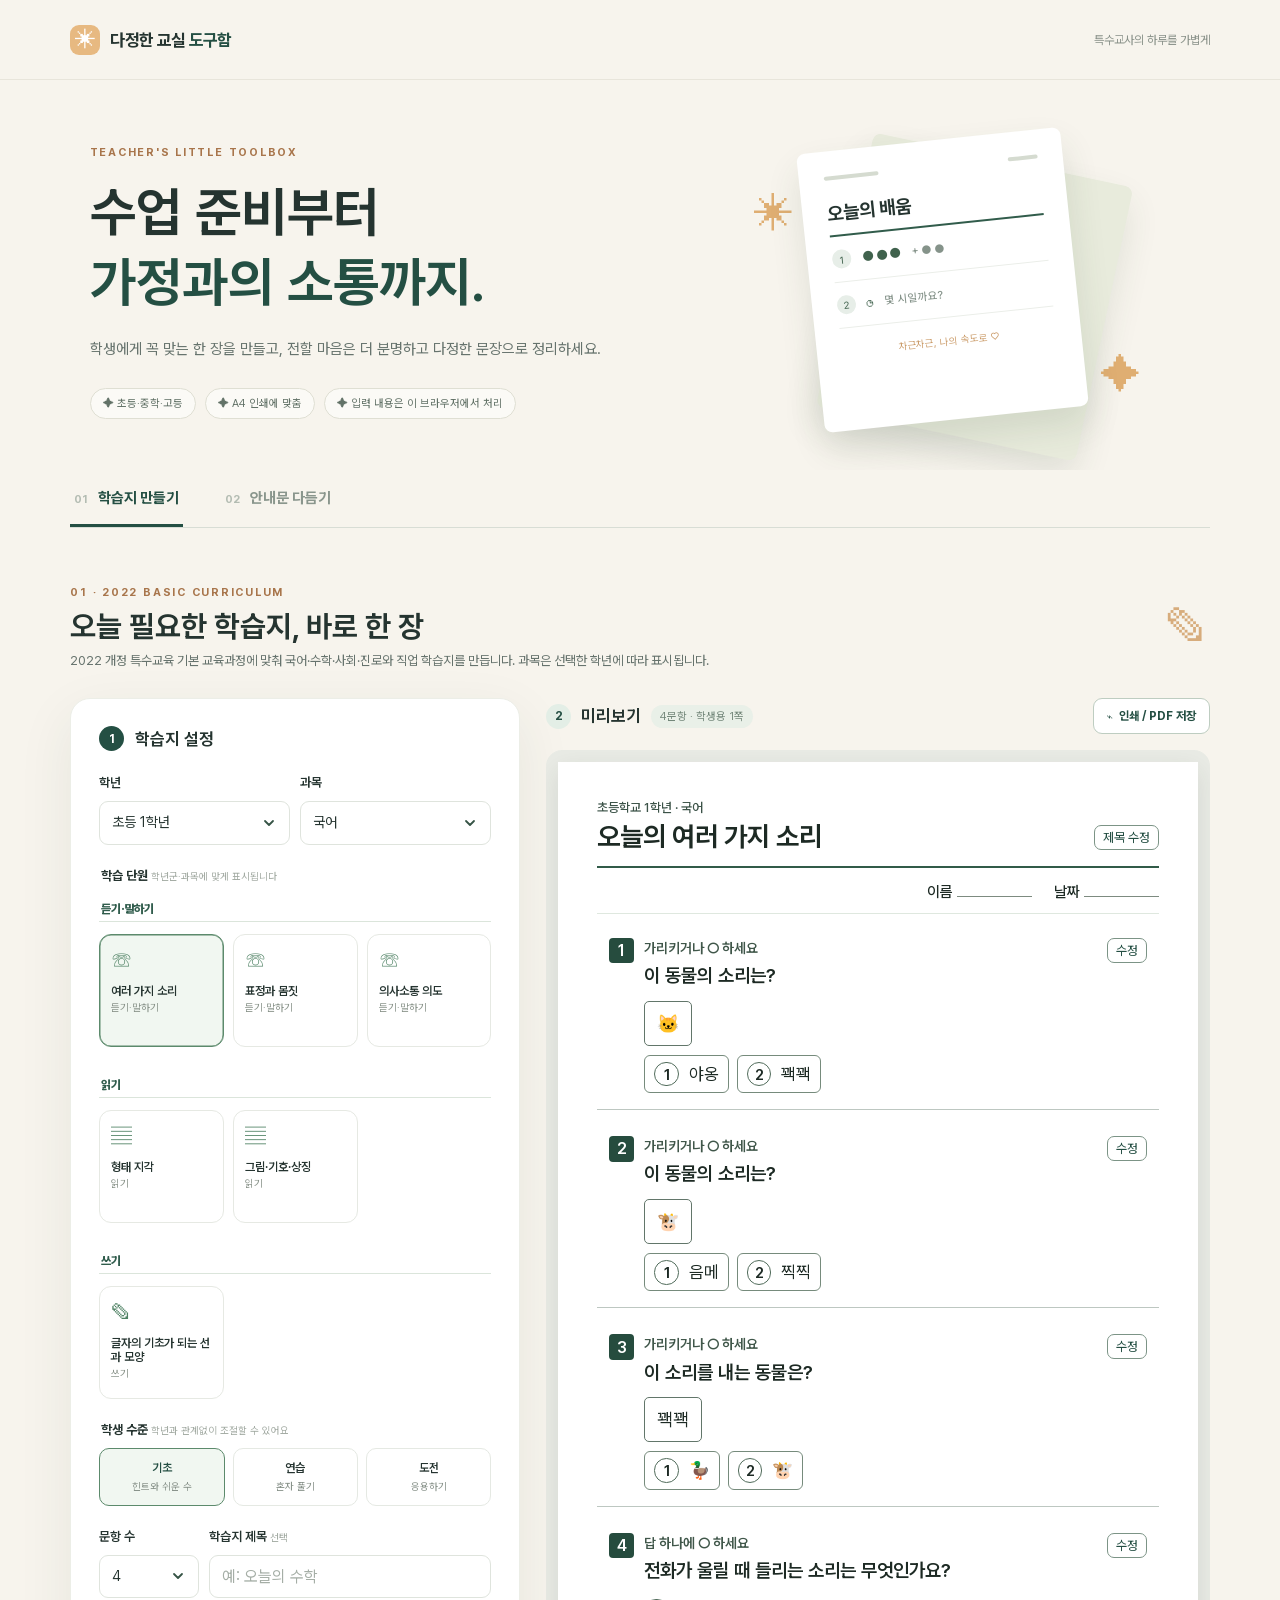
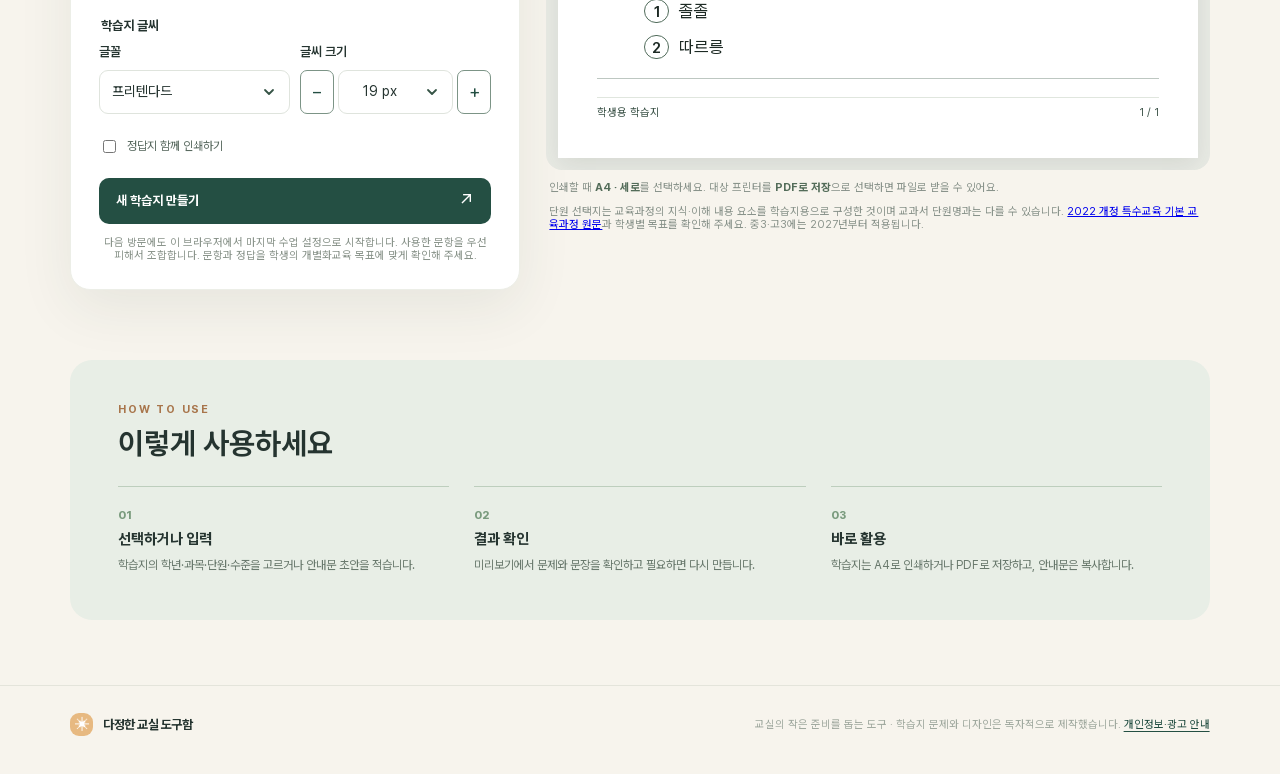
==== index.html @ 750bbece "그림을 보고 가리키고 그리는 학습 활동 추가" ====
<!doctype html>
<html lang="ko">
<head>
  <meta charset="utf-8">
  <meta name="viewport" content="width=device-width, initial-scale=1">
  <meta name="theme-color" content="#f7f4ed">
  <meta name="description" content="특수교사를 위한 수준별 학습지와 학부모 안내문 작성 도구">
  <script async src="https://pagead2.googlesyndication.com/pagead/js/adsbygoogle.js?client=ca-pub-8544439780701521" crossorigin="anonymous"></script>
  <title>다정한 교실 도구함</title>
  <link rel="preload" href="./PretendardVariable.woff2" as="font" type="font/woff2" crossorigin>
  <link rel="stylesheet" href="./style.css?v=blocks1">
</head>
<body>
  <div class="app-shell">
    <header class="topbar">
      <a class="brand" href="#top" aria-label="다정한 교실 도구함 처음으로"><span class="brand-mark">✳</span><span>다정한 교실 <strong>도구함</strong></span></a>
      <span class="header-note">특수교사의 하루를 가볍게</span>
    </header>

    <main id="top">
      <section class="hero">
        <div class="hero-copy">
          <span class="eyebrow">TEACHER'S LITTLE TOOLBOX</span>
          <h1>수업 준비부터<br><em>가정과의 소통까지.</em></h1>
          <p>학생에게 꼭 맞는 한 장을 만들고, 전할 마음은 더 분명하고 다정한 문장으로 정리하세요.</p>
          <div class="hero-tags"><span>✦ 초등·중학·고등</span><span>✦ A4 인쇄에 맞춤</span><span>✦ 입력 내용은 이 브라우저에서 처리</span></div>
        </div>
        <div class="hero-art" aria-hidden="true"><div class="paper paper-back"></div><div class="paper paper-front"><div class="paper-head"><span></span><span></span></div><b>오늘의 배움</b><div class="paper-line"></div><div class="paper-row"><i>1</i><span>● ● ●</span><strong>+ ● ●</strong></div><div class="paper-row"><i>2</i><span>◷</span><strong>몇 시일까요?</strong></div><div class="paper-bottom">차근차근, 나의 속도로 ♡</div></div><div class="star star-one">✳</div><div class="star star-two">✦</div></div>
      </section>

      <nav class="tool-nav" aria-label="도구 선택"><button class="tab active" data-tab="worksheet" type="button"><span>01</span> 학습지 만들기</button><button class="tab" data-tab="letter" type="button"><span>02</span> 안내문 다듬기</button></nav>

      <section class="tool-section" id="worksheet-panel">
        <div class="section-intro"><div><span class="section-kicker">01 · 2022 BASIC CURRICULUM</span><h2>오늘 필요한 학습지, 바로 한 장</h2><p>2022 개정 특수교육 기본 교육과정에 맞춰 국어·수학·사회·진로와 직업 학습지를 만듭니다. 과목은 선택한 학년에 따라 표시됩니다.</p></div><span class="section-decoration" aria-hidden="true">✎</span></div>
        <div class="workspace-grid">
          <form class="control-card" id="worksheet-form">
            <div class="card-heading"><span class="circle-number">1</span><h3>학습지 설정</h3></div>
            <div class="field-row grade-subject-row"><div class="field"><label for="grade">학년</label><select id="grade"><optgroup label="초등학교"><option value="e1">초등 1학년</option><option value="e2">초등 2학년</option><option value="e3">초등 3학년</option><option value="e4">초등 4학년</option><option value="e5">초등 5학년</option><option value="e6">초등 6학년</option></optgroup><optgroup label="중학교"><option value="m1">중학교 1학년</option><option value="m2">중학교 2학년</option><option value="m3">중학교 3학년</option></optgroup><optgroup label="고등학교"><option value="h1">고등학교 1학년</option><option value="h2">고등학교 2학년</option><option value="h3">고등학교 3학년</option></optgroup></select></div><div class="field"><label for="subject">과목</label><select id="subject"></select></div></div>
            <fieldset><legend>학습 단원 <span class="optional">학년군·과목에 맞게 표시됩니다</span></legend><div class="choice-grid topic-grid" id="topic-options"></div></fieldset>
            <fieldset><legend>학생 수준 <span class="optional">학년과 관계없이 조절할 수 있어요</span></legend><div class="segmented"><label><input type="radio" name="level" value="basic" checked><span>기초<small>힌트와 쉬운 수</small></span></label><label><input type="radio" name="level" value="practice"><span>연습<small>혼자 풀기</small></span></label><label><input type="radio" name="level" value="challenge"><span>도전<small>응용하기</small></span></label></div></fieldset>
            <div class="field-row"><div class="field"><label for="count">문항 수</label><select id="count"><option selected>4</option><option>6</option><option>8</option><option>10</option><option>12</option></select></div><div class="field"><label for="paper-title">학습지 제목 <span class="optional">선택</span></label><input id="paper-title" type="text" maxlength="35" placeholder="예: 오늘의 수학"></div></div>
            <fieldset class="worksheet-type-settings">
              <legend>학습지 글씨</legend>
              <div class="field-row">
                <div class="field"><label for="worksheet-font">글꼴</label><select id="worksheet-font">
                  <option value="pretendard">프리텐다드</option>
                  <option value="gothic">기기 기본 고딕</option>
                  <option value="serif">기기 기본 명조</option>
                </select></div>
                <div class="field"><label for="worksheet-size">글씨 크기</label><div class="size-stepper">
                  <button type="button" data-size-step="-1" aria-label="글씨 1픽셀 줄이기">−</button>
                  <select id="worksheet-size" aria-label="글씨 크기 픽셀"></select>
                  <button type="button" data-size-step="1" aria-label="글씨 1픽셀 늘리기">+</button>
                </div></div>
              </div>
            </fieldset>
            <label class="checkline"><input id="answer-key" type="checkbox"><span>정답지 함께 인쇄하기</span></label>
            <button class="primary-button" type="submit">새 학습지 만들기 <span>↗</span></button><p class="control-hint">다음 방문에도 이 브라우저에서 마지막 수업 설정으로 시작합니다. 사용한 문항을 우선 피해서 조합합니다. 문항과 정답을 학생의 개별화교육 목표에 맞게 확인해 주세요.</p>
          </form>
          <div class="preview-area"><div class="preview-heading"><div><span class="circle-number soft">2</span><h3>미리보기</h3><span class="preview-status" id="preview-status">4문항 준비됨</span></div><button id="print-button" class="outline-button" type="button">⌁ &nbsp;인쇄 / PDF 저장</button></div><div class="sheet-frame" id="sheet-frame"><div id="worksheet-preview"></div></div><p class="preview-tip">인쇄할 때 <strong>A4 · 세로</strong>를 선택하세요. 대상 프린터를 <strong>PDF로 저장</strong>으로 선택하면 파일로 받을 수 있어요.</p><p class="preview-tip">단원 선택지는 교육과정의 지식·이해 내용 요소를 학습지용으로 구성한 것이며 교과서 단원명과는 다를 수 있습니다. <a href="https://www.nise.go.kr/onmam/openapi/fileDown.do?fileSn=oZXmqchDx6q4fe5TJYtELA" target="_blank" rel="noopener">2022 개정 특수교육 기본 교육과정 원문</a>과 학생별 목표를 확인해 주세요. 중3·고3에는 2027년부터 적용됩니다.</p></div>
        </div>
      </section>

      <section class="tool-section hidden" id="letter-panel">
        <div class="section-intro"><div><span class="section-kicker">02 · MESSAGE POLISHER</span><h2>전하고 싶은 말을, 더 정돈된 문장으로</h2><p>짧게 적은 내용을 학부모님께 보내기 좋은 안내문 형식으로 다듬습니다.</p></div><span class="section-decoration" aria-hidden="true">✉</span></div>
        <div class="letter-grid"><div class="control-card"><div class="card-heading"><span class="circle-number">1</span><h3>초안 입력</h3></div><label for="draft" class="input-label">전할 내용</label><textarea id="draft" rows="10" placeholder="예: 다음 주 학교 체육대회 예정&#10;복장 체육복&#10;장소 예술공원&#10;등교방법 자율 등교"></textarea><div class="privacy-note"><strong>🔒 개인정보를 줄여 주세요</strong><p>학생 실명, 진단명, 연락처, 주민등록번호 등은 입력하지 마세요. 필요하다면 ‘학생’, ‘보호자’처럼 바꿔 적어 주세요. 입력 내용은 서버로 전송하거나 저장하지 않습니다.</p></div><fieldset><legend>문장 분위기</legend><div class="segmented tone-select"><label><input type="radio" name="tone" value="formal" checked><span>정중하게</span></label><label><input type="radio" name="tone" value="warm"><span>따뜻하게</span></label><label><input type="radio" name="tone" value="brief"><span>간결하게</span></label></div></fieldset><fieldset class="notice-message-settings">
  <legend>학부모님께 전할 멘트</legend>
  <div class="field"><label for="notice-message-mode">마무리 방식</label>
    <select id="notice-message-mode">
      <option value="auto">초안 내용에 맞춰 추천</option>
      <option value="custom">직접 입력</option>
      <option value="none">멘트 없이 마무리</option>
    </select>
  </div>
  <div id="notice-message-custom" class="field" hidden>
    <label for="notice-message-text">추가할 문장</label>
    <textarea id="notice-message-text" rows="2" maxlength="300" placeholder="예: 자녀와 함께 준비물을 확인해 주시면 감사하겠습니다."></textarea>
  </div>
</fieldset><button class="primary-button" id="polish-button" type="button">안내문 다듬기 <span>↗</span></button></div><div class="result-card"><div class="preview-heading"><div><span class="circle-number soft">2</span><h3>다듬은 안내문</h3></div><button id="copy-button" class="outline-button" type="button" disabled>복사하기</button></div><label class="input-label" for="result">보낼 문구 · 직접 수정 가능</label><textarea id="result" rows="14" readonly placeholder="초안을 다듬으면 여기에 안내문이 나타납니다."></textarea><p id="notice-date-review" class="review-note" role="status" hidden></p><p class="review-note">보내기 전에 날짜·장소·준비물과 학생별 상황을 꼭 확인해 주세요. 이 도구는 입력한 사실만 사용해 문장을 정리합니다.</p></div></div>
      </section>

      <section class="how-to"><span class="section-kicker">HOW TO USE</span><h2>이렇게 사용하세요</h2><div class="how-grid"><div><span>01</span><h3>선택하거나 입력</h3><p>학습지의 학년·과목·단원·수준을 고르거나 안내문 초안을 적습니다.</p></div><div><span>02</span><h3>결과 확인</h3><p>미리보기에서 문제와 문장을 확인하고 필요하면 다시 만듭니다.</p></div><div><span>03</span><h3>바로 활용</h3><p>학습지는 A4로 인쇄하거나 PDF로 저장하고, 안내문은 복사합니다.</p></div></div></section>
    </main><footer><span class="brand"><span class="brand-mark">✳</span><span>다정한 교실 도구함</span></span><p>교실의 작은 준비를 돕는 도구 · 학습지 문제와 디자인은 독자적으로 제작했습니다. <a href="./privacy.html">개인정보·광고 안내</a></p></footer>
  </div>
  <dialog id="problem-editor" class="problem-editor" aria-labelledby="problem-editor-title">
    <form id="problem-edit-form">
      <h2 id="problem-editor-title">문항 수정</h2>
      <div id="problem-edit-fields"></div>
      <div class="problem-edit-actions">
        <button type="button" id="problem-edit-cancel" class="outline-button">취소</button>
        <button type="submit" class="primary-button">수정 적용</button>
      </div>
    </form>
  </dialog>
  <div id="print-root" aria-hidden="true"></div>
  <script src="./question-data.js?v=20261114c" defer></script>
  <script src="./question-data-more.js?v=20261114c" defer></script>
  <script src="./curriculum.js?v=clear-tasks4" defer></script>
  <script src="./full-units.js?v=20261114d" defer></script>
  <script src="./full-unit-problems.js?v=clear-tasks4" defer></script>
  <script src="./full-unit-korean.js?v=clear-tasks4" defer></script>
  <script src="./full-unit-init.js?v=20261114d" defer></script>
  <script src="./picture-problems.js?v=clear-tasks4" defer></script>
  <script src="./social-career.js?v=clear-tasks4" defer></script>
  <script src="./visual-activities.js?v=blocks1" defer></script>
  <script src="./app.js?v=blocks1" defer></script>
</body>
</html>
---- style.css ----
@font-face{font-family:Pretendard;src:url('./PretendardVariable.woff2') format('woff2');font-style:normal;font-weight:100 900;font-display:swap}
:root{--ink:#253430;--muted:#66736d;--green:#244f43;--green-light:#e8f0ea;--cream:#f7f4ed;--line:#e3e5dd;--orange:#e8a56f;--white:#fff;--shadow:0 18px 55px rgba(38,61,46,.08)}*{box-sizing:border-box}html{scroll-behavior:smooth}body{margin:0;background:var(--cream);color:var(--ink);font-family:var(--font-korean);-webkit-font-smoothing:antialiased}button,input,select,textarea{font:inherit}button{cursor:pointer}.app-shell{max-width:1480px;margin:auto}.topbar{height:80px;padding:0 5.5%;display:flex;align-items:center;justify-content:space-between;border-bottom:1px solid #e8e5db}.brand{text-decoration:none;color:var(--ink);display:flex;align-items:center;gap:10px;font-size:17px;font-weight:700;letter-spacing:-.04em}.brand strong{color:var(--green)}.brand-mark{display:grid;place-items:center;width:30px;height:30px;background:#e7b981;color:#fff;border-radius:9px;font-size:21px}.header-note{color:#8b938b;font-size:12px}.hero{min-height:365px;padding:55px 7% 45px;display:grid;grid-template-columns:1.1fr .9fr;align-items:center;position:relative;overflow:hidden}.eyebrow,.section-kicker{font-size:11px;font-weight:700;letter-spacing:.16em;color:#a8754b}.hero h1{font-size:clamp(36px,4.2vw,62px);line-height:1.3;letter-spacing:-.07em;margin:18px 0}.hero h1 em{font-style:normal;color:var(--green)}.hero-copy>p{color:var(--muted);font-size:15px;line-height:1.85;max-width:520px;word-break:keep-all}.hero-tags{display:flex;gap:9px;flex-wrap:wrap;margin-top:25px}.hero-tags span{border:1px solid #dfdfd3;background:#fbfaf6;border-radius:30px;padding:8px 12px;font-size:11px;color:#627267}.hero-art{height:290px;position:relative;display:grid;place-items:center}.paper{width:265px;height:280px;background:white;border-radius:8px;box-shadow:0 18px 35px rgba(50,70,52,.12);position:absolute;padding:25px}.paper-back{transform:rotate(12deg) translate(35px,10px);background:#e8ebdc}.paper-front{transform:rotate(-6deg);z-index:1}.paper-head{display:flex;justify-content:space-between}.paper-head span{width:55px;height:4px;background:#d5dbd0;border-radius:10px}.paper-head span:last-child{width:30px}.paper-front b{display:block;font-size:19px;margin:22px 0 10px}.paper-line{height:2px;background:#315c4b}.paper-row{display:flex;align-items:center;gap:11px;border-bottom:1px solid #ebeee9;padding:13px 0;font-size:13px;color:#40624d}.paper-row i{font-style:normal;width:19px;height:19px;border-radius:50%;background:#e7eee8;display:grid;place-items:center;font-size:10px}.paper-row strong{font-size:11px;font-weight:500;color:#85938a}.paper-bottom{text-align:center;margin-top:17px;color:#ca9a67;font-size:10px}.star{position:absolute;color:#dfae72;font-size:40px}.star-one{left:12%;top:19%}.star-two{right:10%;bottom:9%}.tool-nav{display:flex;margin:0 5.5%;border-bottom:1px solid #d8ddd5;gap:38px}.tab{border:none;background:transparent;padding:19px 4px 17px;color:#8a968d;font-weight:700;font-size:15px;border-bottom:3px solid transparent}.tab span{font-size:11px;margin-right:7px;color:#b3bcb2}.tab.active{color:var(--green);border-color:var(--green)}.tool-section{padding:53px 5.5% 70px}.hidden{display:none!important}.section-intro{display:flex;justify-content:space-between;align-items:center;margin:0 0 30px}.section-intro h2,.how-to h2{font-size:30px;letter-spacing:-.055em;margin:8px 0 9px}.section-intro p{color:var(--muted);margin:0;font-size:13px}.section-decoration{font-size:45px;color:#d7ac7c}.workspace-grid{display:grid;grid-template-columns:minmax(360px,450px) minmax(0,1fr);gap:26px;align-items:start}.control-card,.result-card{background:#fff;border:1px solid #eceee7;border-radius:20px;padding:27px 28px;box-shadow:var(--shadow)}.card-heading,.preview-heading,.preview-heading>div{display:flex;align-items:center}.card-heading{gap:11px;margin-bottom:24px}.card-heading h3,.preview-heading h3{margin:0;font-size:17px;letter-spacing:-.04em}.circle-number{display:grid;place-items:center;width:25px;height:25px;border-radius:50%;background:var(--green);color:#fff;font-size:12px;font-weight:700}.circle-number.soft{background:#e3eee6;color:var(--green)}fieldset{border:0;margin:0 0 23px;padding:0}legend,.field label,.input-label{font-size:13px;font-weight:700;margin-bottom:11px;display:block}.choice-grid{display:grid;gap:9px}.topic-grid{grid-template-columns:repeat(3,1fr)}.choice{position:relative;display:flex;flex-direction:column;align-items:flex-start;min-height:113px;padding:14px 11px;border:1.5px solid #e6e9e3;border-radius:12px;cursor:pointer;transition:.15s}.choice:hover,.segmented label:hover span{border-color:#9aaf9e}.choice:has(input:checked){background:#f1f7f1;border-color:#5c8a6c;box-shadow:inset 0 0 0 .5px #5c8a6c}.choice input,.segmented input{position:absolute;opacity:0;pointer-events:none}.choice-icon{font-size:21px;line-height:1;color:#4f8264;margin-bottom:14px}.choice strong{font-size:12px}.choice small{color:#8a948b;font-size:10px;margin-top:3px;white-space:nowrap}.segmented{display:grid;grid-template-columns:repeat(3,1fr);gap:8px}.segmented label{position:relative;cursor:pointer}.segmented label span{border:1.5px solid #e5e9e3;border-radius:10px;min-height:58px;padding:9px;display:grid;place-items:center;font-size:12px;font-weight:700;line-height:1.5}.segmented label:has(input:checked) span{background:#f1f7f1;border-color:#5c8a6c;color:var(--green)}.segmented small{display:block;font-size:10px;font-weight:400;color:#89938b}.field-row{display:grid;grid-template-columns:100px 1fr;gap:10px;margin-bottom:20px}.field input,.field select,textarea{width:100%;border:1px solid #dfe4dd;border-radius:9px;background:#fff;padding:11px 12px;color:var(--ink);outline:none}.field input:focus,.field select:focus,textarea:focus{border-color:#628d72;box-shadow:0 0 0 3px #e9f2e9}.field input::placeholder,textarea::placeholder{color:#a5aea6}.optional{color:#a4aca4;font-size:10px;font-weight:400}.checkline{display:flex;gap:8px;align-items:center;font-size:12px;color:#596a60;margin:0 0 22px}.checkline input{accent-color:var(--green)}.primary-button{border:0;border-radius:10px;width:100%;min-height:46px;padding:12px 17px;background:var(--green);color:#fff;font-size:13px;font-weight:700;display:flex;align-items:center;justify-content:space-between}.primary-button:hover{background:#183c31}.primary-button span{font-size:18px;font-weight:400}.control-hint{font-size:11px;color:#8a948b;text-align:center;margin:12px 0 0}.preview-area{min-width:0}.preview-heading{justify-content:space-between;gap:12px;margin:0 0 16px}.preview-heading>div{gap:10px;flex-wrap:wrap}.preview-status{font-size:11px;color:#73877a;background:#e9f0e8;border-radius:20px;padding:5px 9px}.outline-button{border:1px solid #becdc1;background:#fff;color:var(--green);border-radius:9px;padding:10px 13px;white-space:nowrap;font-size:12px;font-weight:700}.outline-button:hover:not(:disabled){background:#f1f7f1}.outline-button:disabled{opacity:.45;cursor:not-allowed}.sheet-frame{background:#e9ebe5;border-radius:16px;padding:25px;min-height:500px;overflow:auto;display:flex;justify-content:center}.preview-tip{font-size:11px;color:#89938b;margin:11px 3px}.preview-tip strong{color:#536c59}.worksheet-page{width:210mm;min-height:297mm;background:#fff;box-shadow:0 8px 24px rgba(38,50,38,.1);padding:16mm 18mm;flex:none;color:#1d2a24;position:relative;font-family:var(--font-korean)}.sheet-overline{font-size:9px;letter-spacing:.14em;font-weight:700;color:#71947c}.sheet-title-row{display:flex;align-items:flex-end;justify-content:space-between;gap:10px;border-bottom:2px solid #315b48;padding:5px 0 13px}.sheet-title-row h2{font-size:27px;letter-spacing:-.06em;line-height:1.3;margin:0}.sheet-title-row span{font-size:10px;color:#657a6c}.sheet-meta{display:flex;justify-content:space-between;gap:10px;border-bottom:1px solid #dfe8df;padding:12px 0;font-size:12px}.sheet-meta b{font-weight:500}.sheet-meta span{display:inline-block;min-width:90px;border-bottom:1px solid #7d8b80;height:17px}.sheet-instruction{background:#f0f5ef;border-radius:8px;padding:10px 13px;margin:18px 0 21px;font-size:12px;line-height:1.5}.sheet-instruction strong{color:#39644a}.problem-list{display:grid;gap:8px}.problem{border-bottom:1px solid #e5ebe5;padding:13px 0 18px;break-inside:avoid}.problem-top{display:flex;align-items:flex-start;gap:10px}.problem-num{display:grid;place-items:center;width:23px;height:23px;flex:none;border:1px solid #789681;color:#41694e;border-radius:50%;font-size:11px;font-weight:700}.problem-question{font-size:16px;line-height:1.5;font-weight:700;letter-spacing:-.04em}.problem-visual{margin:10px 0 4px 32px;min-height:34px;display:flex;align-items:center;gap:6px;flex-wrap:wrap}.count-dot{width:18px;height:18px;border-radius:50%;background:#d9e8d9;border:1px solid #709975}.count-dot.second{background:#f7e6d7;border-color:#dda878}.visual-plus{font-size:17px;margin:0 9px}.answer-line{margin:11px 0 0 33px;display:flex;align-items:center;gap:8px;font-size:12px;color:#647167}.answer-box{height:29px;width:95px;border-bottom:1.5px solid #6f806f}.clock-face{width:82px;height:82px}.money-piece{min-width:50px;height:42px;display:grid;place-items:center;border:1.5px solid #7b9980;background:#f2f7f0;border-radius:50%;font-size:12px;font-weight:700;color:#48674d}.money-piece.bill{border-radius:5px;min-width:76px;background:#f6f1e7;border-color:#baaa82;color:#736b4d}.sheet-footer{position:absolute;bottom:14mm;left:18mm;right:18mm;border-top:1px solid #e0e6de;padding-top:8px;display:flex;justify-content:space-between;font-size:9px;color:#9aa89b}.answer-page .problem{padding:7px 0}.answer-page .problem-question{font-size:13px}.answer-page .answer-value{font-weight:700;margin-left:32px;color:#40634a}.letter-grid{display:grid;grid-template-columns:1fr 1fr;gap:26px;align-items:stretch}.letter-grid .control-card,.result-card{min-height:560px}.letter-grid textarea{resize:vertical;min-height:180px;line-height:1.8;font-size:13px}.privacy-note{background:#f8f5ec;border-radius:11px;padding:13px 15px;margin:13px 0 20px}.privacy-note strong{font-size:12px;color:#7d6549}.privacy-note p{font-size:11px;line-height:1.6;color:#8a7e69;margin:5px 0 0}.tone-select{margin-top:10px}.tone-select label span{min-height:40px}.result-content{background:#fafbf8;border:1px solid #e9eee8;border-radius:13px;min-height:378px;padding:26px;white-space:pre-wrap;font-size:14px;line-height:2;color:#33443a}.result-content.empty{display:flex;flex-direction:column;align-items:center;justify-content:center;text-align:center;color:#9ba79d;line-height:1.7}.result-illustration{font-size:39px;color:#b4c5b5}.review-note{font-size:11px;color:#909b91;line-height:1.6;margin:14px 2px 0}.how-to{margin:0 5.5% 65px;padding:38px 48px 45px;background:#e8eee6;border-radius:22px}.how-to h2{margin-bottom:25px}.how-grid{display:grid;grid-template-columns:repeat(3,1fr);gap:25px}.how-grid>div{border-top:1px solid #bdcebd;padding-top:17px}.how-grid span{font-size:11px;font-weight:800;color:#7a9b7e}.how-grid h3{font-size:15px;margin:7px 0}.how-grid p{font-size:12px;color:#69796d;line-height:1.7;margin:0}footer{border-top:1px solid #e4e4db;padding:27px 5.5% 38px;display:flex;justify-content:space-between;gap:20px;align-items:center}footer .brand{font-size:13px}footer .brand-mark{width:23px;height:23px;font-size:15px}footer p{font-size:11px;color:#a0a99f;margin:0}#print-root{display:none}button:focus-visible,a:focus-visible,label:focus-within{outline:2px solid #528160;outline-offset:2px}
#worksheet-preview{display:grid;gap:18px}
.grade-subject-row{grid-template-columns:1fr 1fr;margin-bottom:23px}.choice small{white-space:normal;line-height:1.35}.reading-passage{background:#f4f8f3;border-left:3px solid #8bac8d;border-radius:4px;padding:10px 13px;line-height:1.7;font-size:13px;width:100%}.word-choices{background:#f8faf6;border:1px solid #e5eee3;border-radius:6px;padding:8px 11px;font-size:12px;line-height:1.5;max-width:100%}.fraction-strip{display:flex;width:175px;height:35px;border:1.5px solid #6e9676;border-radius:3px;overflow:hidden}.fraction-strip span{flex:1;border-right:1px solid #6e9676}.fraction-strip span:last-child{border-right:0}.fraction-strip .filled{background:#b9d8bc}
@media(max-width:980px){.workspace-grid,.letter-grid{grid-template-columns:1fr}.preview-area{max-width:100%}.sheet-frame{max-height:670px}.hero{grid-template-columns:1.2fr .8fr}.hero-art{transform:scale(.8)}}
@media(max-width:640px){.topbar{height:64px}.header-note{display:none}.hero{padding:45px 6% 35px;grid-template-columns:1fr;min-height:0}.hero-art{display:none}.hero h1{font-size:38px}.tool-nav{gap:20px}.tab{font-size:13px}.tool-section{padding:38px 5% 50px}.section-intro h2,.how-to h2{font-size:25px}.section-decoration{display:none}.control-card,.result-card{padding:22px 17px}.topic-grid{gap:5px}.choice{padding:12px 7px}.choice small{font-size:9px}.preview-heading{align-items:flex-start}.preview-heading h3{font-size:15px}.sheet-frame{padding:10px;justify-content:flex-start}.worksheet-page{transform:scale(.54);transform-origin:top left;margin-right:-96mm;margin-bottom:-136mm}.how-to{padding:30px 25px;margin:0 5% 40px}.how-grid{grid-template-columns:1fr;gap:15px}footer{display:block}footer p{margin-top:16px}}
.unit-group-title{grid-column:1/-1;margin:14px 0 3px;padding:8px 2px 5px;border-bottom:1px solid #dbe5db;color:#315d4d;font-size:12px;font-weight:800;letter-spacing:-.02em}.unit-group-title:first-child{margin-top:0}
@page{size:A4;margin:0}@media print{html,body{background:#fff!important;width:210mm;margin:0;padding:0}.app-shell{display:none!important}#print-root{display:block!important}#print-root .worksheet-page{width:210mm;height:297mm;min-height:297mm;box-shadow:none;margin:0;page-break-after:always;break-after:page;transform:none!important}#print-root .worksheet-page:last-child{page-break-after:auto;break-after:auto}.problem{break-inside:avoid;-webkit-print-color-adjust:exact;print-color-adjust:exact}.sheet-instruction,.problem-num,.money-piece,.count-dot{-webkit-print-color-adjust:exact;print-color-adjust:exact}}
.problem-type{display:inline-block;margin-bottom:3px;color:#5a8067;font-size:10px;font-weight:700}.match-task{width:100%;display:grid;grid-template-columns:minmax(0,1fr) 24px minmax(0,1fr);align-items:center;gap:10px;border:1px solid #dfe9df;border-radius:8px;padding:10px 12px;font-size:11px;line-height:2.3}.match-guides{text-align:center;color:#a9b9a9}.ox-answer{font-weight:700;letter-spacing:.12em}.answer-page .problem-type{font-size:9px}
body,button,input,select,textarea,.worksheet-page{font-family:var(--font-korean)}select{appearance:none;-webkit-appearance:none;background:#fff url("data:image/svg+xml,%3Csvg xmlns='http://www.w3.org/2000/svg' width='16' height='16' viewBox='0 0 16 16'%3E%3Cpath d='m4 6 4 4 4-4' fill='none' stroke='%23365446' stroke-width='1.8' stroke-linecap='round' stroke-linejoin='round'/%3E%3C/svg%3E") no-repeat right 12px center!important;padding-right:38px!important;font-size:14px!important;line-height:1.4!important}
.ai-handoff{margin-top:24px;padding:20px;border:1px solid #dbe6db;border-radius:14px;background:#f7faf6}.ai-handoff>strong{display:block;font-size:14px;color:var(--green)}.ai-handoff p{font-size:12px;line-height:1.6;color:#66766a;margin:8px 0 15px}.ai-handoff .outline-button{display:inline-block;text-decoration:none;margin:0 6px 12px 0}.ai-handoff label{display:block;font-size:12px;font-weight:700;margin:9px 0 7px}.ai-handoff textarea{display:block;width:100%;min-height:95px;resize:vertical;line-height:1.6}.ai-handoff textarea+.outline-button{margin-top:10px}.ai-status{display:block;min-height:18px;color:#476d52;font-size:11px;line-height:1.5}
.ai-handoff .prompt-preview{background:#fffef8;font-size:11px;margin-bottom:12px}
.ai-handoff .ai-open{display:flex;text-decoration:none;justify-content:center;text-align:center;font-size:13px}.ai-import{margin-top:14px}.ai-handoff .ai-status{margin-top:8px}
.prompt-fallback{margin:4px 0 16px}.prompt-fallback summary{cursor:pointer;color:#536b59;font-size:11px}.prompt-fallback[open] .prompt-preview{margin-top:9px}
.ai-handoff .history-note{font-size:11px;color:#79867b;margin:10px 0 0}
.ai-handoff .prompt-copy-button{display:block;width:100%;min-height:44px;margin:0 0 9px;text-align:center;font-size:13px}
.policy-page{max-width:850px;padding:55px 6% 80px;margin:auto}.policy-page h1{font-size:34px;letter-spacing:-.05em}.policy-page h2{font-size:20px;margin:35px 0 10px}.policy-page p{font-size:14px;line-height:1.9;color:var(--muted);word-break:keep-all}.policy-page a,footer a{color:var(--green);text-underline-offset:3px}

.picture-row{display:flex;flex-wrap:wrap;align-items:center;gap:7px;font-size:25px;line-height:1.2}
.picture-row span{display:inline-grid;place-items:center;min-width:28px}
.picture-row small{font-size:11px;margin-top:4px}
.picture-equation,.picture-options{font-size:15px;font-weight:700}
.figure{display:inline-block;width:24px;height:24px;background:#253430;border:1px solid #253430}
.figure.circle{border-radius:50%}
.figure.triangle{width:0;height:0;background:none;border:13px solid transparent;border-bottom:23px solid #253430;border-top:0}
.picture-table{border-collapse:collapse;font-size:12px;line-height:1.25}
.picture-table caption{text-align:left;font-size:11px;padding-bottom:3px}
.picture-table th,.picture-table td{border:1px solid #6f806f;padding:3px 7px;text-align:left}
@media print{.figure,.picture-row{-webkit-print-color-adjust:exact;print-color-adjust:exact}}

/* Worksheet typography and answer space for screen and A4. */
#worksheet-preview{width:100%;min-width:0}
.sheet-frame{display:block;padding:12px;max-height:none}
.worksheet-page{width:100%;max-width:210mm;min-height:0;margin:0 auto;padding:clamp(14px,3vw,42px);transform:none}
.sheet-overline,.sheet-title-row span,.sheet-footer{color:#3c5348}
.sheet-title-row{flex-wrap:wrap}
.sheet-meta{font-size:15px}
.sheet-meta span{min-width:60px}
.sheet-instruction{font-size:15px;color:#223b2d;margin:14px 0}
.problem-list{gap:14px}
.problem{padding:12px;border:1px solid #8b9b91;border-radius:9px}
.problem-question{font-size:19px;line-height:1.45;letter-spacing:0;overflow-wrap:anywhere}
.problem-num{width:28px;height:28px;font-size:14px;color:#203c2d;border:2px solid #416750}
.problem-type{font-size:13px;color:#234b35;margin-bottom:4px}
.problem-visual,.answer-line{margin-left:0;gap:9px}
.problem-visual{align-items:flex-start}
.word-choices,.reading-passage,.match-task,.picture-table{font-size:15px;color:#1d3024}
.picture-row{font-size:32px;gap:8px;color:#192e20}
.picture-row small,.picture-table caption{font-size:13px}
.picture-equation,.picture-options{font-size:18px}
.picture-options{display:grid;gap:6px;width:100%}
.picture-options span,.ox-answer span{border:1px solid #789481;border-radius:6px;padding:5px 9px}
.answer-line{font-size:15px;color:#253c30}
.answer-box{flex:1;height:36px;border:1.5px solid #526f5d;border-radius:6px}
.picture-row .draw-cell{width:55px;height:42px;border:1.5px dashed #526f5d;border-radius:5px}
.inline-blank{display:inline-block;width:32px;height:25px;border:1.5px solid #526f5d;border-radius:4px;vertical-align:middle}
.sheet-footer{position:static;margin-top:18px;font-size:11px}
@media(max-width:640px){.sheet-title-row h2{font-size:22px}.problem-question{font-size:18px}.sheet-meta{flex-wrap:wrap}}
@media print{
  #print-root .worksheet-page{padding:12mm 14mm}
  #print-root .problem-question{font-size:18px}
  #print-root .sheet-footer{position:absolute;bottom:9mm;left:14mm;right:14mm}
}

.worksheet-options{display:grid;gap:6px;list-style:none;padding:0;margin:0;width:100%}
.worksheet-options li,.compare-rows>div{display:flex;align-items:center;gap:10px;padding:5px 9px;border:1px solid #b2bfb6;border-radius:6px;line-height:1.35}
.option-number,.picture-number,.compare-rows b{display:inline-grid;place-items:center;flex:none;min-width:24px;height:24px;border:1px solid #516c5b;border-radius:50%;font-size:14px;font-variant-numeric:tabular-nums}
.compare-rows{display:grid;gap:6px;width:100%}
.picture-number{margin-bottom:4px}
.match-task{grid-template-columns:minmax(0,1fr) auto minmax(0,1fr);gap:10px 7px;line-height:1.45}
.match-points{font-size:11px;white-space:nowrap;color:#273b2f}
.problem-visual:has(.picture-table),.problem-visual:has(.picture-equation),.problem-visual:has(.picture-options){display:grid;justify-items:start}
.picture-table{max-width:100%}
.problem-question{word-break:keep-all}
@media print{#print-root .problem{padding:9px 12px}#print-root .problem-list{gap:10px}#print-root .sheet-instruction{margin:10px 0}#print-root .problem-visual{margin-top:7px}}
.position-board{display:grid;grid-template-columns:repeat(3,35px);border:1px solid #6f8075}
.position-board span{display:grid;place-items:center;height:31px;border:1px solid #a4b2a8;font-size:22px}

/* Use the same locally hosted Korean font in controls, worksheets and print. */
:root{--font-korean:Pretendard,'Apple SD Gothic Neo','Malgun Gothic',sans-serif}
html{font-synthesis:none}
.hero h1,.section-intro h2,.how-to h2,.sheet-title-row h2,.card-heading h3,.preview-heading h3{letter-spacing:0;font-weight:650}
.field label,.choice strong,.segmented label span{font-weight:600;letter-spacing:0}
.worksheet-page{font-weight:400;letter-spacing:0}
.sheet-overline{letter-spacing:.02em;font-weight:500}
.problem-question{font-size:19px;font-weight:550;line-height:1.55}
.problem-type,.problem-num,.option-number,.picture-number,.ox-answer,.answer-value{font-weight:600;letter-spacing:0}
.worksheet-options li,.picture-options,.answer-line,.reading-passage,.word-choices,.match-task{line-height:1.55}
.problem-candidate{display:block;margin-top:5px;font-weight:500}
.ox-answer span{display:inline-flex;align-items:baseline;gap:6px}
.mark-symbol{font-weight:550;font-size:1.1em}
.answer-page .problem-question{font-size:15px}
@media(max-width:640px){.problem-question{font-size:18px}}
@media print{#print-root .answer-page .problem-question{font-size:15px}}

.worksheet-type-settings .field-row{grid-template-columns:repeat(2,minmax(0,1fr));margin-bottom:0}
.worksheet-page[data-font="gothic"]{font-family:'Apple SD Gothic Neo','Malgun Gothic','Noto Sans CJK KR',sans-serif}
.worksheet-page[data-font="serif"]{font-family:'AppleMyungjo','Batang','Noto Serif CJK KR',serif}
.worksheet-page[data-size="large"]{--sheet-text:23px;--sheet-detail:19px;--sheet-title:30px;--sheet-answer:43px}
.worksheet-page[data-size="largest"]{--sheet-text:27px;--sheet-detail:22px;--sheet-title:34px;--sheet-answer:50px}
.worksheet-page:is([data-size="large"],[data-size="largest"]) :is(.problem-question,.picture-options,.picture-equation){font-size:var(--sheet-text)}
.worksheet-page:is([data-size="large"],[data-size="largest"]) .sheet-title-row h2{font-size:var(--sheet-title)}
.worksheet-page:is([data-size="large"],[data-size="largest"]) :is(.problem-type,.worksheet-options,.word-choices,.reading-passage,.match-task,.picture-table,.picture-table caption,.picture-row small,.answer-line,.answer-value,.sheet-meta,.sheet-instruction){font-size:var(--sheet-detail)}
.worksheet-page:is([data-size="large"],[data-size="largest"]) .answer-box{height:var(--sheet-answer)}
@media print{
  #print-root .worksheet-page:is([data-size="large"],[data-size="largest"]) .problem-question{font-size:var(--sheet-text)}
}

.size-stepper{display:grid;grid-template-columns:34px minmax(0,1fr) 34px;gap:4px}
.size-stepper button,.sheet-edit-button{border:1px solid #7c9486;border-radius:7px;background:#fff;color:#244f43;font:inherit}
.size-stepper button{font-size:18px}
.size-stepper button:disabled{opacity:.4;cursor:default}
.size-stepper select{padding-inline:6px;background-image:none;text-align:center}
.sheet-edit-button{font-size:13px;padding:4px 8px}
.problem-top .sheet-edit-button{order:1;margin-left:auto;flex:none}
.problem-editor{width:min(92vw,500px);max-height:85vh;border:1px solid #8b9b91;border-radius:14px;padding:22px;color:#253430}
.problem-editor::backdrop{background:#192e2066}
.problem-editor h2{margin:0 0 15px;font-size:23px}
.editor-field{display:grid;gap:6px;margin-bottom:12px;font-weight:600}
.editor-field input{width:100%;padding:10px;border:1px solid #8b9b91;border-radius:7px;font-weight:400}
.problem-edit-actions{display:flex;justify-content:flex-end;gap:8px}
.problem-edit-actions .primary-button{width:auto}
.worksheet-page[data-size] .problem-question{font-size:calc(19px * var(--worksheet-scale));white-space:pre-line}
.worksheet-page[data-size] .sheet-title-row h2{font-size:calc(27px * var(--worksheet-scale))}
.worksheet-page[data-size] :is(.worksheet-options,.word-choices,.reading-passage,.match-task,.picture-table,.answer-line,.answer-value,.sheet-instruction){font-size:calc(15px * var(--worksheet-scale))}
@media print{
 #print-root .sheet-edit-button{display:none}
 #print-root .worksheet-page[data-size] .problem-question{font-size:calc(19px * var(--worksheet-scale))}
 #print-root .worksheet-page[data-size] .answer-value{overflow-wrap:anywhere}
}

/* Match the measurement box to the printable A4 content area. */
@page { size: A4 portrait; margin: 12mm 13mm; }

#print-root.measuring-sheet {
  display: block;
  position: fixed;
  visibility: hidden;
  pointer-events: none;
  inset: 0 auto auto -10000px;
}
#print-root.measuring-sheet .worksheet-page {
  width: 184mm;
  height: 272mm;
  max-width: none;
  min-height: 0;
  margin: 0;
  padding: 0;
}
#print-root .sheet-edit-button { display: none; }
.worksheet-page .problem-top > div { min-width: 0; overflow-wrap: anywhere; }
.worksheet-page .problem-visual { max-width: 100%; overflow-wrap: anywhere; }
.worksheet-page .sheet-footer { position: static; }
#print-root .worksheet-page {
  display: flex;
  flex-direction: column;
}
#print-root .worksheet-page > :not(.sheet-footer) { flex: none; }
#print-root .worksheet-page .sheet-footer {
  position: static;
  margin: auto 0 0;
  padding-top: 3mm;
}
#print-root .problem-list { gap: 4mm; padding-bottom: 5mm; }
#print-root .problem { padding: 3mm; }
#print-root .problem-visual { margin-top: 2mm; }
#print-root .sheet-instruction { margin: 3mm 0 4mm; }
#print-root .answer-line .answer-box { min-height: 11mm; }
#print-root .sheet-title-row h2 { overflow-wrap: anywhere; }
#print-root .answer-value { overflow-wrap: anywhere; }

@media print {
  html, body { width: auto; }
  #print-root .worksheet-page {
    width: 184mm;
    height: auto;
    min-height: 272.5mm;
    padding: 0;
    max-width: none;
  }
  #print-root .worksheet-page > .sheet-footer { position: static; }
  #print-root .problem { break-inside: avoid-page; }
  #print-root .worksheet-page[data-size] .problem-question { overflow-wrap: anywhere; }
}

/* A shared reading column for the question, stimulus and response. */
.worksheet-page {
  --number-width: max(25px, calc(1.6em * var(--worksheet-scale)));
  --question-gap: 10px;
  --reading-indent: calc(var(--number-width) + var(--question-gap));
}
.worksheet-page .sheet-overline { font-size: max(12px, calc(13px * var(--worksheet-scale))); letter-spacing: 0; }
.worksheet-page .sheet-title-row { align-items: center; padding: 4px 0 10px; }
.worksheet-page .sheet-title-row h2 { line-height: 1.35; word-break: keep-all; overflow-wrap: anywhere; }
.worksheet-page .sheet-meta { justify-content: flex-end; gap: 1.5em; margin-bottom: 12px; }
.worksheet-page .sheet-meta span { min-width: 5em; }
.worksheet-page .problem {
  border: 0;
  border-bottom: 1px solid #bdc7c1;
  border-radius: 0;
}
.worksheet-page .problem-top { gap: var(--question-gap); }
.worksheet-page .problem-num {
  width: var(--number-width); height: var(--number-width);
  border: 0; border-radius: 4px;
  background: #264c3e; color: white;
  font-size: max(14px, calc(16px * var(--worksheet-scale)));
}
.worksheet-page .problem-type {
  font-size: max(13px, calc(14px * var(--worksheet-scale)));
  line-height: 1.45; color: #40574a;
}
.worksheet-page .problem-question { font-weight: 600; line-height: 1.5; }
.worksheet-page :is(.problem-visual,.answer-line,.answer-value) { margin-inline-start: var(--reading-indent); }
.worksheet-page .worksheet-options li { border: 0; border-radius: 0; padding: 2px 0; }
.worksheet-page[data-size] :is(.worksheet-options,.answer-line,.reading-passage,.word-choices) {
  font-size: calc(17px * var(--worksheet-scale)); line-height: 1.55;
}
.worksheet-page .option-number { font-size: .9em; min-width: 1.6em; height: 1.6em; }
.worksheet-page .answer-box { min-height: max(12mm, calc(2.25em * var(--worksheet-scale))); }
@media print {
  #print-root .problem-num { background: white; color: #182b21; border: 1.5px solid currentColor; }
}

.pv-board,.pv-digits {display:flex;align-items:stretch;width:100%;max-width:100%;border:1px solid #697a70;}
.pv-column,.pv-digits>div {flex:1;min-width:0;text-align:center;}
.pv-column+.pv-column,.pv-digits>div+div {border-left:1px solid #8b9890;}
.pv-column>b,.pv-digits small {display:block;padding:3px;border-bottom:1px solid #a5afa8;font-size:max(13px,.85em);}
.pv-blocks {min-height:50px;display:flex;align-items:flex-end;justify-content:center;flex-wrap:wrap;gap:3px;padding:5px;color:#1d352a;}
.pv-blocks svg {max-width:100%;flex:none;}
.pv-thousand {width:33px;height:36px;}
.pv-digits {max-width:220px;margin-top:5px;}
.pv-digits b {display:block;padding:4px;font-size:1.3em;}
.pv-model-pair {display:grid;grid-template-columns:auto minmax(0,1fr);align-items:center;gap:4px 8px;width:100%;}
.activity-clue,.counter-group,.value-set {border:1px solid #62766a;border-radius:5px;padding:.45em .65em;font-size:max(16px,calc(18px * var(--worksheet-scale)));line-height:1.5;overflow-wrap:anywhere;}
.counter-group,.value-set {display:inline-flex;flex-wrap:wrap;align-items:center;gap:4px;}
.value-set b {padding:2px 5px;border:1px solid currentColor;}
.crossed {text-decoration:line-through;text-decoration-thickness:2px;}
.crossed .value-set b {text-decoration:line-through;}
.problem-visual:has(.pv-board,.activity-clue,.counter-group,.value-set) .worksheet-options {display:flex;flex-wrap:wrap;gap:8px;}
.worksheet-page .problem-visual:has(.pv-board,.activity-clue,.counter-group,.value-set) .worksheet-options li {min-width:70px;border:1px solid #768b7c;border-radius:6px;padding:5px 9px;}

.pv-draw {min-height:54px;margin:4px;border:1px dashed #66786b;}
.pv-target {display:flex;align-items:center;gap:8px;}
.pv-target b {border:1px solid currentColor;padding:3px 12px;font-size:1.35em;}
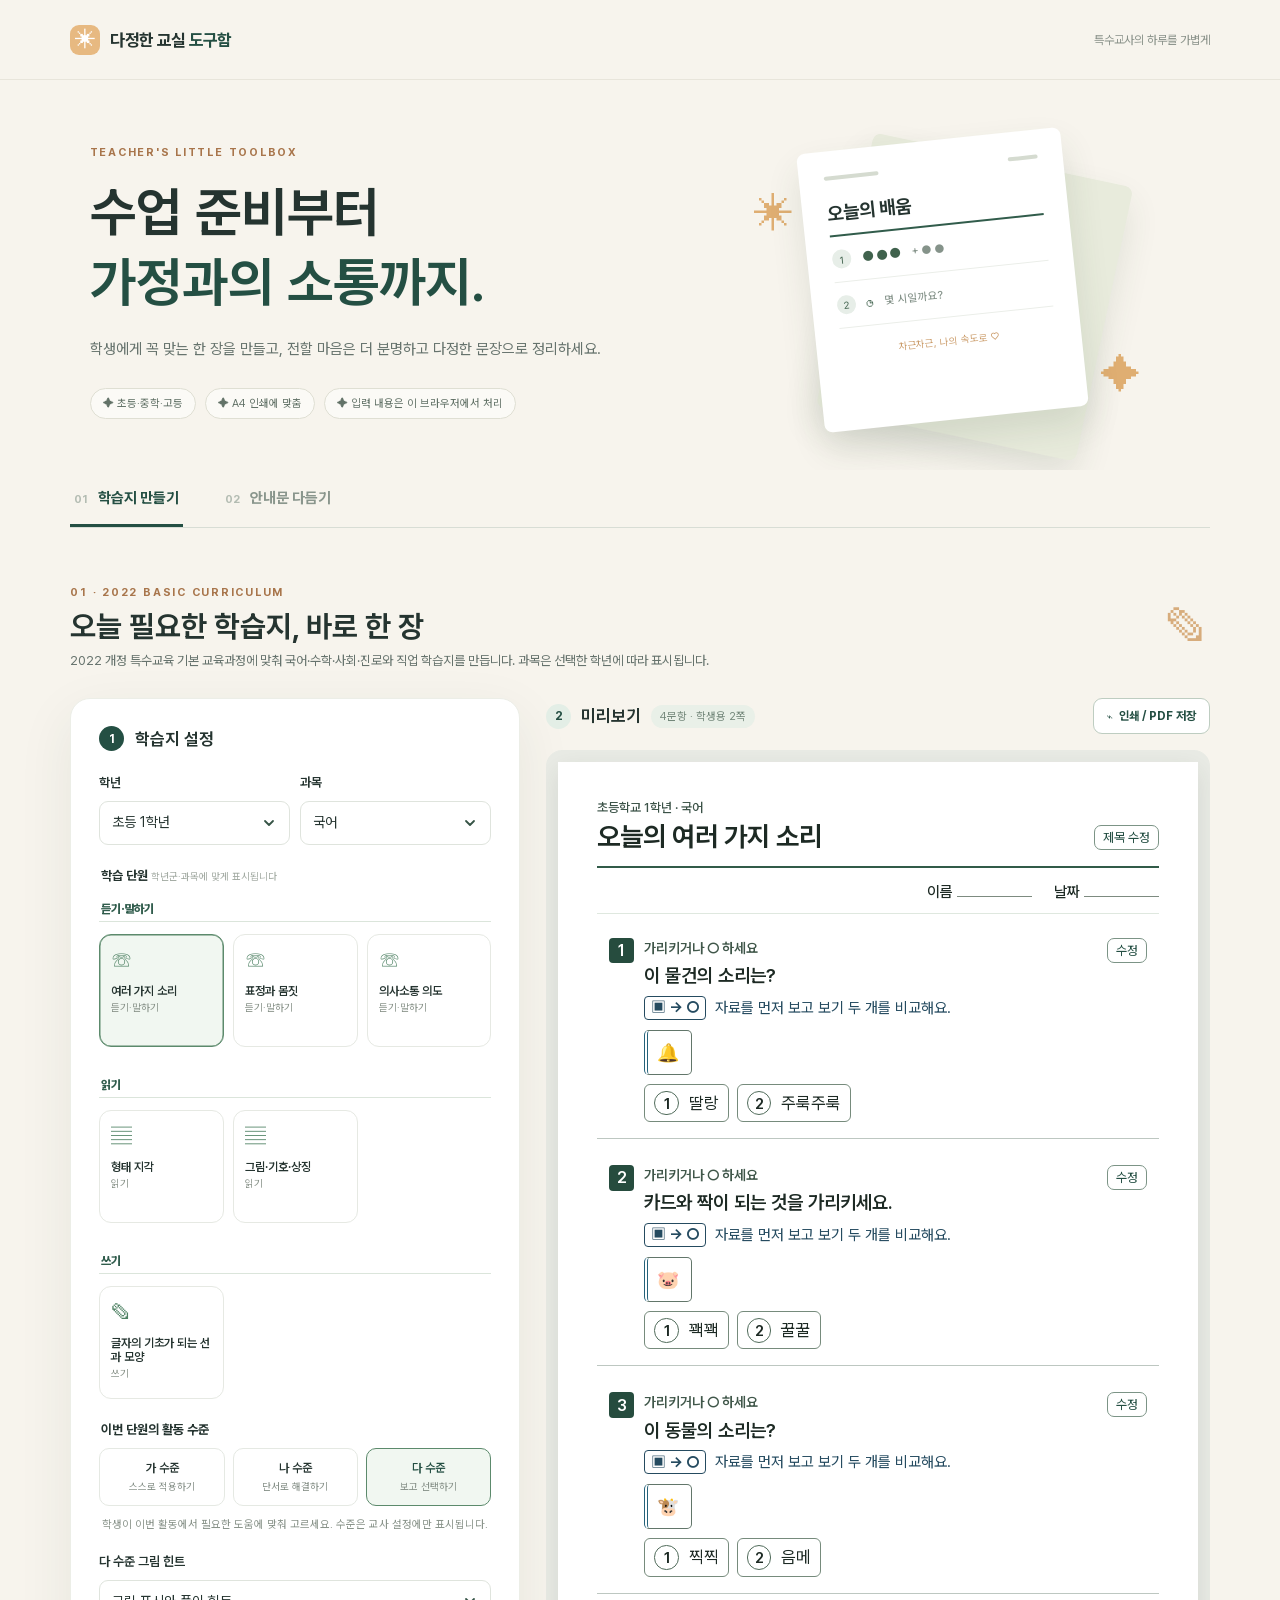
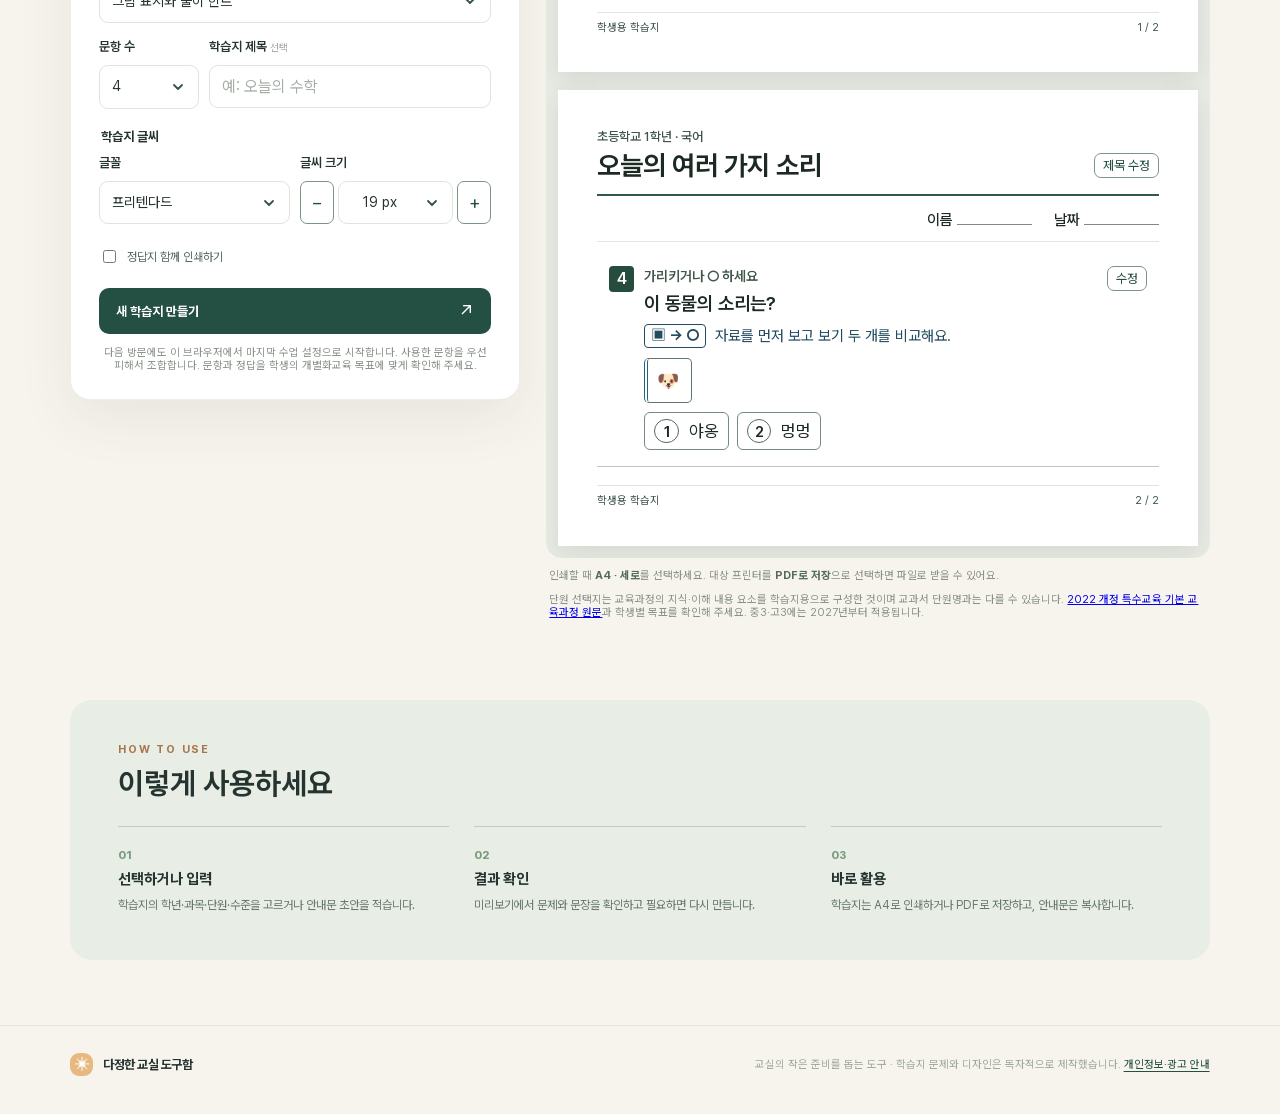
==== commit d09c9b1d: "학습지 수준별 과제와 조절 가능한 시각적 힌트 반영" ====
--- a/index.html
+++ b/index.html
@@ -8,7 +8,7 @@
   <script async src="https://pagead2.googlesyndication.com/pagead/js/adsbygoogle.js?client=ca-pub-8544439780701521" crossorigin="anonymous"></script>
   <title>다정한 교실 도구함</title>
   <link rel="preload" href="./PretendardVariable.woff2" as="font" type="font/woff2" crossorigin>
-  <link rel="stylesheet" href="./style.css?v=blocks1">
+  <link rel="stylesheet" href="./style.css?v=cuelevel4">
 </head>
 <body>
   <div class="app-shell">
@@ -37,8 +37,8 @@
             <div class="card-heading"><span class="circle-number">1</span><h3>학습지 설정</h3></div>
             <div class="field-row grade-subject-row"><div class="field"><label for="grade">학년</label><select id="grade"><optgroup label="초등학교"><option value="e1">초등 1학년</option><option value="e2">초등 2학년</option><option value="e3">초등 3학년</option><option value="e4">초등 4학년</option><option value="e5">초등 5학년</option><option value="e6">초등 6학년</option></optgroup><optgroup label="중학교"><option value="m1">중학교 1학년</option><option value="m2">중학교 2학년</option><option value="m3">중학교 3학년</option></optgroup><optgroup label="고등학교"><option value="h1">고등학교 1학년</option><option value="h2">고등학교 2학년</option><option value="h3">고등학교 3학년</option></optgroup></select></div><div class="field"><label for="subject">과목</label><select id="subject"></select></div></div>
             <fieldset><legend>학습 단원 <span class="optional">학년군·과목에 맞게 표시됩니다</span></legend><div class="choice-grid topic-grid" id="topic-options"></div></fieldset>
-            <fieldset><legend>학생 수준 <span class="optional">학년과 관계없이 조절할 수 있어요</span></legend><div class="segmented"><label><input type="radio" name="level" value="basic" checked><span>기초<small>힌트와 쉬운 수</small></span></label><label><input type="radio" name="level" value="practice"><span>연습<small>혼자 풀기</small></span></label><label><input type="radio" name="level" value="challenge"><span>도전<small>응용하기</small></span></label></div></fieldset>
-            <div class="field-row"><div class="field"><label for="count">문항 수</label><select id="count"><option selected>4</option><option>6</option><option>8</option><option>10</option><option>12</option></select></div><div class="field"><label for="paper-title">학습지 제목 <span class="optional">선택</span></label><input id="paper-title" type="text" maxlength="35" placeholder="예: 오늘의 수학"></div></div>
+            <fieldset><legend>이번 단원의 활동 수준</legend><div class="segmented"><label><input type="radio" name="level" value="challenge"><span>가 수준<small>스스로 적용하기</small></span></label><label><input type="radio" name="level" value="practice"><span>나 수준<small>단서로 해결하기</small></span></label><label><input type="radio" name="level" value="basic" checked><span>다 수준<small>보고 선택하기</small></span></label></div><p class="control-hint">학생이 이번 활동에서 필요한 도움에 맞춰 고르세요. 수준은 교사 설정에만 표시됩니다.</p></fieldset>
+            <div class="field" id="basic-help-field"><label for="basic-help">다 수준 그림 힌트</label><select id="basic-help"><option value="guided">그림 표시와 풀이 힌트</option><option value="mark">그림 표시만</option><option value="off">추가 힌트 없이</option></select></div><div class="field-row"><div class="field"><label for="count">문항 수</label><select id="count"><option selected>4</option><option>6</option><option>8</option><option>10</option><option>12</option></select></div><div class="field"><label for="paper-title">학습지 제목 <span class="optional">선택</span></label><input id="paper-title" type="text" maxlength="35" placeholder="예: 오늘의 수학"></div></div>
             <fieldset class="worksheet-type-settings">
               <legend>학습지 글씨</legend>
               <div class="field-row">
@@ -95,14 +95,14 @@
   <div id="print-root" aria-hidden="true"></div>
   <script src="./question-data.js?v=20261114c" defer></script>
   <script src="./question-data-more.js?v=20261114c" defer></script>
-  <script src="./curriculum.js?v=clear-tasks4" defer></script>
+  <script src="./curriculum.js?v=clear-cues3" defer></script>
   <script src="./full-units.js?v=20261114d" defer></script>
-  <script src="./full-unit-problems.js?v=clear-tasks4" defer></script>
-  <script src="./full-unit-korean.js?v=clear-tasks4" defer></script>
+  <script src="./full-unit-problems.js?v=clear-cues3" defer></script>
+  <script src="./full-unit-korean.js?v=clear-cues3" defer></script>
   <script src="./full-unit-init.js?v=20261114d" defer></script>
-  <script src="./picture-problems.js?v=clear-tasks4" defer></script>
-  <script src="./social-career.js?v=clear-tasks4" defer></script>
-  <script src="./visual-activities.js?v=blocks1" defer></script>
-  <script src="./app.js?v=blocks1" defer></script>
+  <script src="./picture-problems.js?v=cuelevel4" defer></script>
+  <script src="./social-career.js?v=cuelevel4" defer></script>
+  <script src="./visual-activities.js?v=cuelevel4" defer></script>
+  <script src="./app.js?v=cuelevel4" defer></script>
 </body>
 </html>
--- a/style.css
+++ b/style.css
@@ -235,11 +235,32 @@
 .activity-clue,.counter-group,.value-set {border:1px solid #62766a;border-radius:5px;padding:.45em .65em;font-size:max(16px,calc(18px * var(--worksheet-scale)));line-height:1.5;overflow-wrap:anywhere;}
 .counter-group,.value-set {display:inline-flex;flex-wrap:wrap;align-items:center;gap:4px;}
 .value-set b {padding:2px 5px;border:1px solid currentColor;}
-.crossed {text-decoration:line-through;text-decoration-thickness:2px;}
-.crossed .value-set b {text-decoration:line-through;}
+ .subtract-model {width:100%; max-width:34em;}
+.sub-equation {font-size:1.15em;font-weight:600;margin-bottom:5px;}
+.sub-tokens {display:grid;grid-template-columns:repeat(5,minmax(0,2.1em));gap:2px 4px;}
+.sub-token {display:block;width:100%;height:auto;color:#16261d;}
+.subtract-model small {display:block;margin-top:5px;font-size:.88em;}
+.count-dot {border:1.5px solid currentColor;}
+
 .problem-visual:has(.pv-board,.activity-clue,.counter-group,.value-set) .worksheet-options {display:flex;flex-wrap:wrap;gap:8px;}
 .worksheet-page .problem-visual:has(.pv-board,.activity-clue,.counter-group,.value-set) .worksheet-options li {min-width:70px;border:1px solid #768b7c;border-radius:6px;padding:5px 9px;}
 
 .pv-draw {min-height:54px;margin:4px;border:1px dashed #66786b;}
 .pv-target {display:flex;align-items:center;gap:8px;}
 .pv-target b {border:1px solid currentColor;padding:3px 12px;font-size:1.35em;}
+
+/* Leave a clear pencil path between the two matching columns. */
+.match-task:has(.link-space) {grid-template-columns:minmax(0,1fr) minmax(38px,15%) minmax(0,1fr);row-gap:12px;}
+.match-task .link-space {display:flex;justify-content:space-between;align-items:center;font-size:0;}
+.link-space::before,.link-space::after {content:"";width:5px;height:5px;border:1.5px solid currentColor;border-radius:50%;}
+#basic-help-field {margin:0 0 1em;}
+#basic-help-field[hidden] {display:none;}
+.picture-hint {display:flex;align-items:center;gap:.6em;margin:5px 0 6px var(--reading-indent);font-size:max(14px,calc(15px * var(--worksheet-scale)));color:#254b60;}
+.picture-hint b {border:1px solid currentColor;border-radius:4px;padding:.1em .4em;white-space:nowrap;}
+.problem:not([data-help="off"]) :is(.cue-target,.cue-start) {outline:2px solid #24627a;outline-offset:-2px;background:#e9f4f7;}
+.problem:not([data-help="off"]) .cue-target>b:first-child::before,.problem:not([data-help="off"]) th.cue-target::before {content:"↓ ";color:#194e66;}
+.problem:not([data-help="off"]) .cue-start {border-bottom:3px double #194e66;}
+.problem:not([data-help="off"]) .cue-keep circle {fill:#d9edf5;stroke:#184f69;}
+.problem:not([data-help="off"]) .cue-taken {color:#773e23;}
+.problem:not([data-help="off"]) :is(.activity-clue,.reading-passage,.picture-table caption) {border-inline-start:4px double #24627a;padding-inline-start:.5em;}
+.problem:not([data-help="off"]) :is(.inline-blank,.draw-cell,.pv-draw) {border:2px dashed #24627a;background:#f0f7fa;}
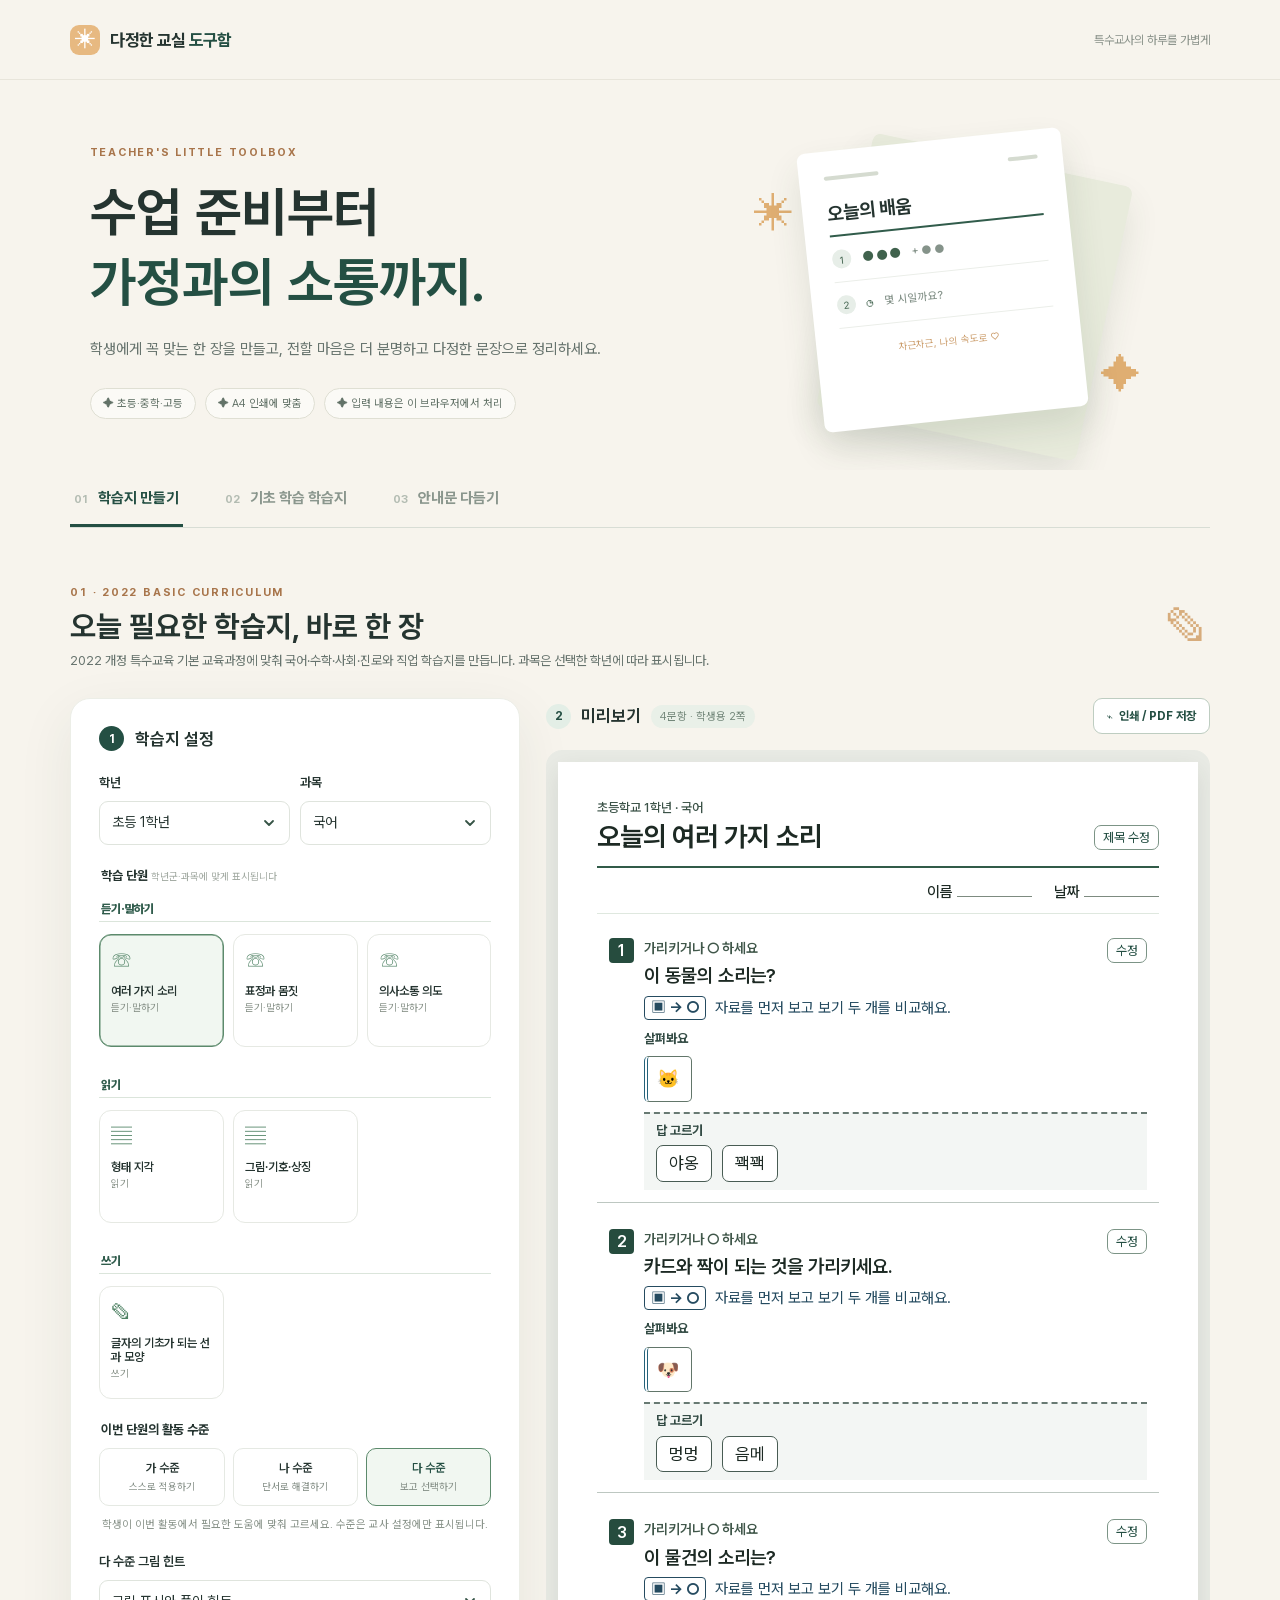
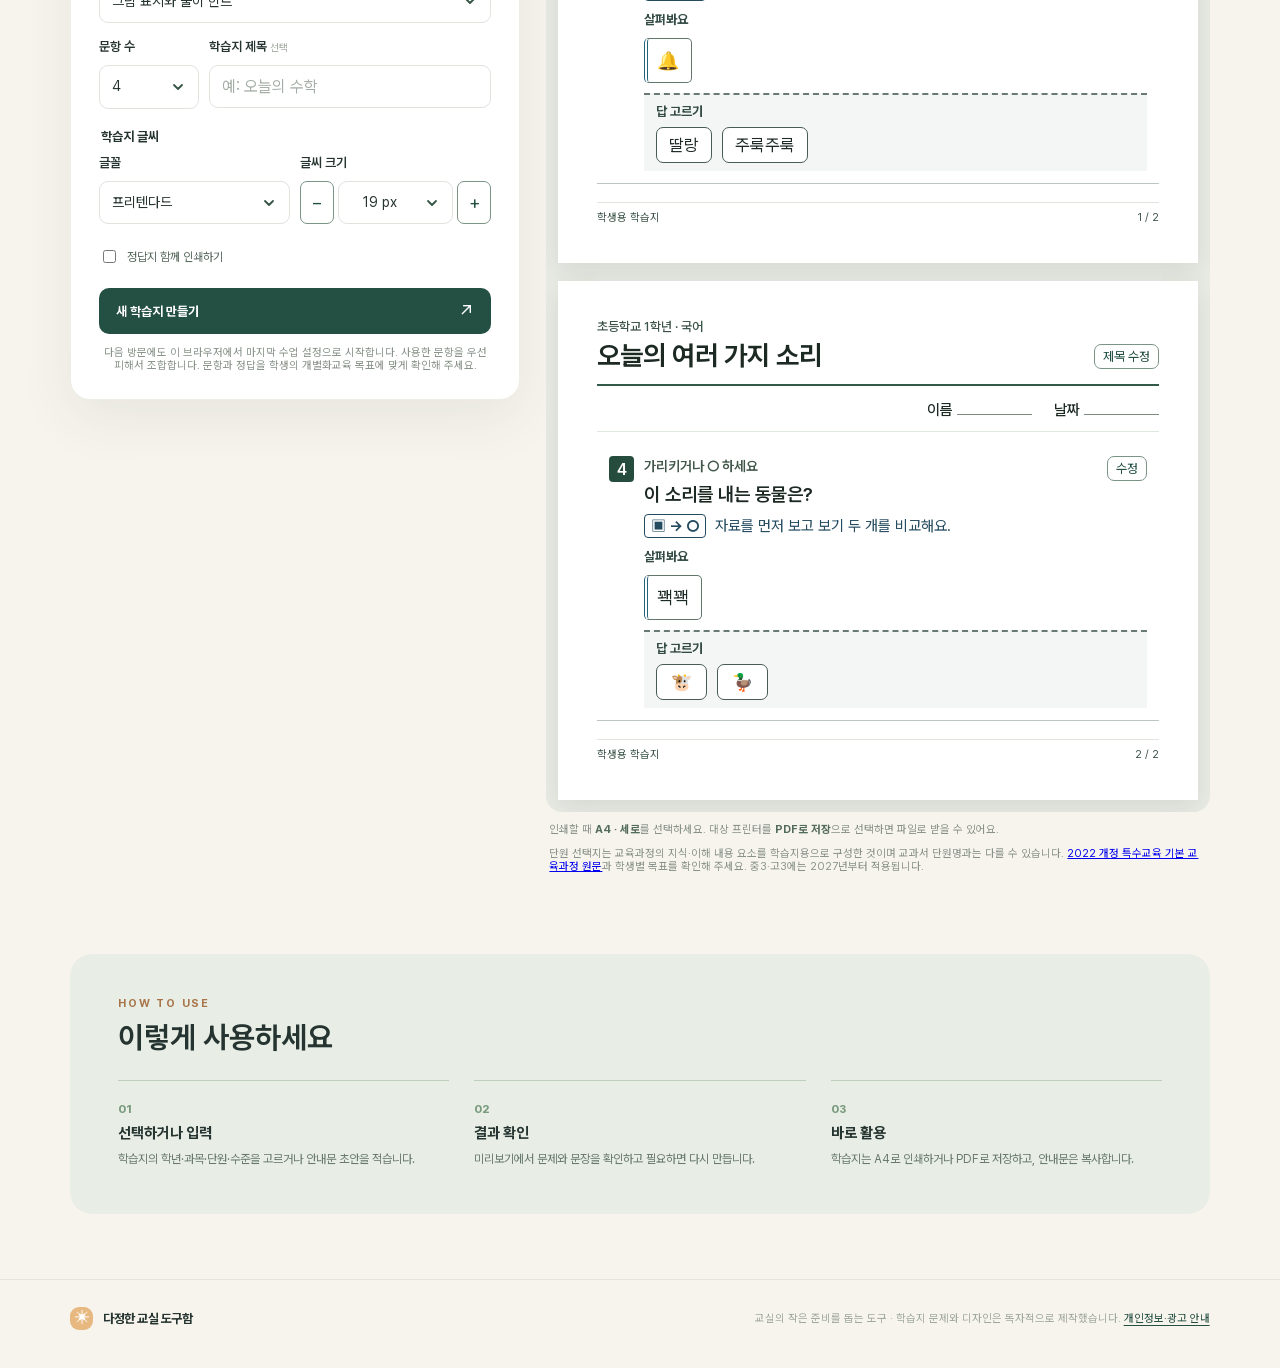
==== commit 7d52e9ab: "기초 학습 활동과 문제·응답 구분 반영" ====
--- a/index.html
+++ b/index.html
@@ -8,7 +8,7 @@
   <script async src="https://pagead2.googlesyndication.com/pagead/js/adsbygoogle.js?client=ca-pub-8544439780701521" crossorigin="anonymous"></script>
   <title>다정한 교실 도구함</title>
   <link rel="preload" href="./PretendardVariable.woff2" as="font" type="font/woff2" crossorigin>
-  <link rel="stylesheet" href="./style.css?v=cuelevel4">
+  <link rel="stylesheet" href="./style.css?v=foundation1">
 </head>
 <body>
   <div class="app-shell">
@@ -28,7 +28,7 @@
         <div class="hero-art" aria-hidden="true"><div class="paper paper-back"></div><div class="paper paper-front"><div class="paper-head"><span></span><span></span></div><b>오늘의 배움</b><div class="paper-line"></div><div class="paper-row"><i>1</i><span>● ● ●</span><strong>+ ● ●</strong></div><div class="paper-row"><i>2</i><span>◷</span><strong>몇 시일까요?</strong></div><div class="paper-bottom">차근차근, 나의 속도로 ♡</div></div><div class="star star-one">✳</div><div class="star star-two">✦</div></div>
       </section>
 
-      <nav class="tool-nav" aria-label="도구 선택"><button class="tab active" data-tab="worksheet" type="button"><span>01</span> 학습지 만들기</button><button class="tab" data-tab="letter" type="button"><span>02</span> 안내문 다듬기</button></nav>
+      <nav class="tool-nav" aria-label="도구 선택"><button class="tab active" data-tab="worksheet" type="button"><span>01</span> 학습지 만들기</button><button class="tab" data-tab="foundation" type="button"><span>02</span> 기초 학습 학습지</button><button class="tab" data-tab="letter" type="button"><span>03</span> 안내문 다듬기</button></nav>
 
       <section class="tool-section" id="worksheet-panel">
         <div class="section-intro"><div><span class="section-kicker">01 · 2022 BASIC CURRICULUM</span><h2>오늘 필요한 학습지, 바로 한 장</h2><p>2022 개정 특수교육 기본 교육과정에 맞춰 국어·수학·사회·진로와 직업 학습지를 만듭니다. 과목은 선택한 학년에 따라 표시됩니다.</p></div><span class="section-decoration" aria-hidden="true">✎</span></div>
@@ -61,8 +61,26 @@
         </div>
       </section>
 
+      <section class="tool-section hidden" id="foundation-panel">
+        <div class="section-intro"><div><h2>기초 학습 학습지</h2><p>한 번에 한 가지를 연습해요. 학생은 두 보기 중 하나를 가리키거나 동그라미로 표시할 수 있어요.</p></div></div>
+        <div class="workspace-grid">
+          <form class="control-card" id="foundation-form">
+            <div class="card-heading"><h3>기초 활동 선택</h3></div>
+            <div class="field"><label for="foundation-task">연습할 활동</label><select id="foundation-task">
+              <option value="shape">같은 모양 찾기</option><option value="letter">같은 글자 찾기</option>
+              <option value="digit">같은 숫자 찾기</option><option value="count">점 1~3개 세기</option>
+              <option value="more">더 많은 쪽 찾기</option>
+            </select></div>
+            <div class="field"><label for="foundation-count">문항 수</label><select id="foundation-count"><option>2</option><option selected>4</option><option>6</option></select></div>
+            <label class="checkline"><input type="checkbox" id="foundation-key">교사용 정답지 함께 인쇄하기</label>
+            <button class="primary-button" type="submit">새 기초 학습지 만들기</button>
+          </form>
+          <div class="preview-area"><div class="preview-heading"><h3>미리보기</h3><button type="button" class="outline-button" id="foundation-print">인쇄 / PDF 저장</button></div>
+            <div class="sheet-frame" id="foundation-preview"></div></div>
+        </div>
+      </section>
       <section class="tool-section hidden" id="letter-panel">
-        <div class="section-intro"><div><span class="section-kicker">02 · MESSAGE POLISHER</span><h2>전하고 싶은 말을, 더 정돈된 문장으로</h2><p>짧게 적은 내용을 학부모님께 보내기 좋은 안내문 형식으로 다듬습니다.</p></div><span class="section-decoration" aria-hidden="true">✉</span></div>
+        <div class="section-intro"><div><span class="section-kicker">03 · MESSAGE POLISHER</span><h2>전하고 싶은 말을, 더 정돈된 문장으로</h2><p>짧게 적은 내용을 학부모님께 보내기 좋은 안내문 형식으로 다듬습니다.</p></div><span class="section-decoration" aria-hidden="true">✉</span></div>
         <div class="letter-grid"><div class="control-card"><div class="card-heading"><span class="circle-number">1</span><h3>초안 입력</h3></div><label for="draft" class="input-label">전할 내용</label><textarea id="draft" rows="10" placeholder="예: 다음 주 학교 체육대회 예정&#10;복장 체육복&#10;장소 예술공원&#10;등교방법 자율 등교"></textarea><div class="privacy-note"><strong>🔒 개인정보를 줄여 주세요</strong><p>학생 실명, 진단명, 연락처, 주민등록번호 등은 입력하지 마세요. 필요하다면 ‘학생’, ‘보호자’처럼 바꿔 적어 주세요. 입력 내용은 서버로 전송하거나 저장하지 않습니다.</p></div><fieldset><legend>문장 분위기</legend><div class="segmented tone-select"><label><input type="radio" name="tone" value="formal" checked><span>정중하게</span></label><label><input type="radio" name="tone" value="warm"><span>따뜻하게</span></label><label><input type="radio" name="tone" value="brief"><span>간결하게</span></label></div></fieldset><fieldset class="notice-message-settings">
   <legend>학부모님께 전할 멘트</legend>
   <div class="field"><label for="notice-message-mode">마무리 방식</label>
@@ -92,6 +110,7 @@
       </div>
     </form>
   </dialog>
+  <div id="foundation-print-root"></div>
   <div id="print-root" aria-hidden="true"></div>
   <script src="./question-data.js?v=20261114c" defer></script>
   <script src="./question-data-more.js?v=20261114c" defer></script>
@@ -103,6 +122,6 @@
   <script src="./picture-problems.js?v=cuelevel4" defer></script>
   <script src="./social-career.js?v=cuelevel4" defer></script>
   <script src="./visual-activities.js?v=cuelevel4" defer></script>
-  <script src="./app.js?v=cuelevel4" defer></script>
+  <script src="./app.js?v=foundation1" defer></script>
 </body>
 </html>
--- a/style.css
+++ b/style.css
@@ -264,3 +264,30 @@
 .problem:not([data-help="off"]) .cue-taken {color:#773e23;}
 .problem:not([data-help="off"]) :is(.activity-clue,.reading-passage,.picture-table caption) {border-inline-start:4px double #24627a;padding-inline-start:.5em;}
 .problem:not([data-help="off"]) :is(.inline-blank,.draw-cell,.pv-draw) {border:2px dashed #24627a;background:#f0f7fa;}
+
+.problem .zone-label {display:block;width:100%;font:700 .82em/1.35 var(--font-korean);color:#344c45}
+.problem .response-zone {margin:10px 0 0 var(--reading-indent,0px);padding:8px 12px;border-top:2px dashed #687a73;background:#f3f6f4}
+.response-zone .worksheet-options {display:flex;flex-wrap:wrap;gap:10px;margin:6px 0 0}
+.problem .response-zone .worksheet-options li {display:block;min-width:3em;text-align:center;padding:4px 12px;background:white;border:1.5px solid #485c53;border-radius:7px}
+.problem .response-zone .ox-answer {margin-left:0}
+.picture-options {border-top:2px dashed #687a73;padding-top:6px}
+.picture-options::before {content:"답 고르기";display:block;width:100%;font-size:.82em}
+.foundation-page {background:white;color:#172f26;margin:0 auto 16px;padding:clamp(15px,4vw,38px);max-width:780px;font-size:22px}
+.foundation-page header {display:flex;flex-wrap:wrap;justify-content:space-between;align-items:center;border-bottom:2px solid;padding-bottom:12px;gap:10px}
+.foundation-page h2 {font-size:1.35em;margin:0}
+.foundation-page .problem {margin:20px 0;padding:14px 0}
+.foundation-page .problem-visual {margin-left:0}
+.foundation-model {font-size:1.8em;line-height:1.4}
+.foundation-page .response-zone li {font-size:1.25em}
+.foundation-page footer {background:white;color:#475c51;padding:12px 0;border-top:1px solid;text-align:right;font-size:15px}
+.foundation-page li {margin-block:4px}
+#foundation-print-root {display:none}
+@media(max-width:650px){.tool-nav{gap:5px;margin-inline:3%;justify-content:space-between}.tool-nav .tab{flex:1;padding-inline:3px}.tab span{display:block}}
+@media print {
+ body.printing-foundation #print-root {display:none!important}
+ body.printing-foundation #foundation-print-root {display:block}
+ .foundation-page {width:210mm;height:297mm;max-width:none;margin:0;padding:15mm;break-after:page;display:flex;flex-direction:column}
+ .foundation-page:last-child {break-after:auto}
+ .foundation-page .problem {margin:7mm 0;padding:4mm}
+ .foundation-page footer {margin-top:auto}
+}
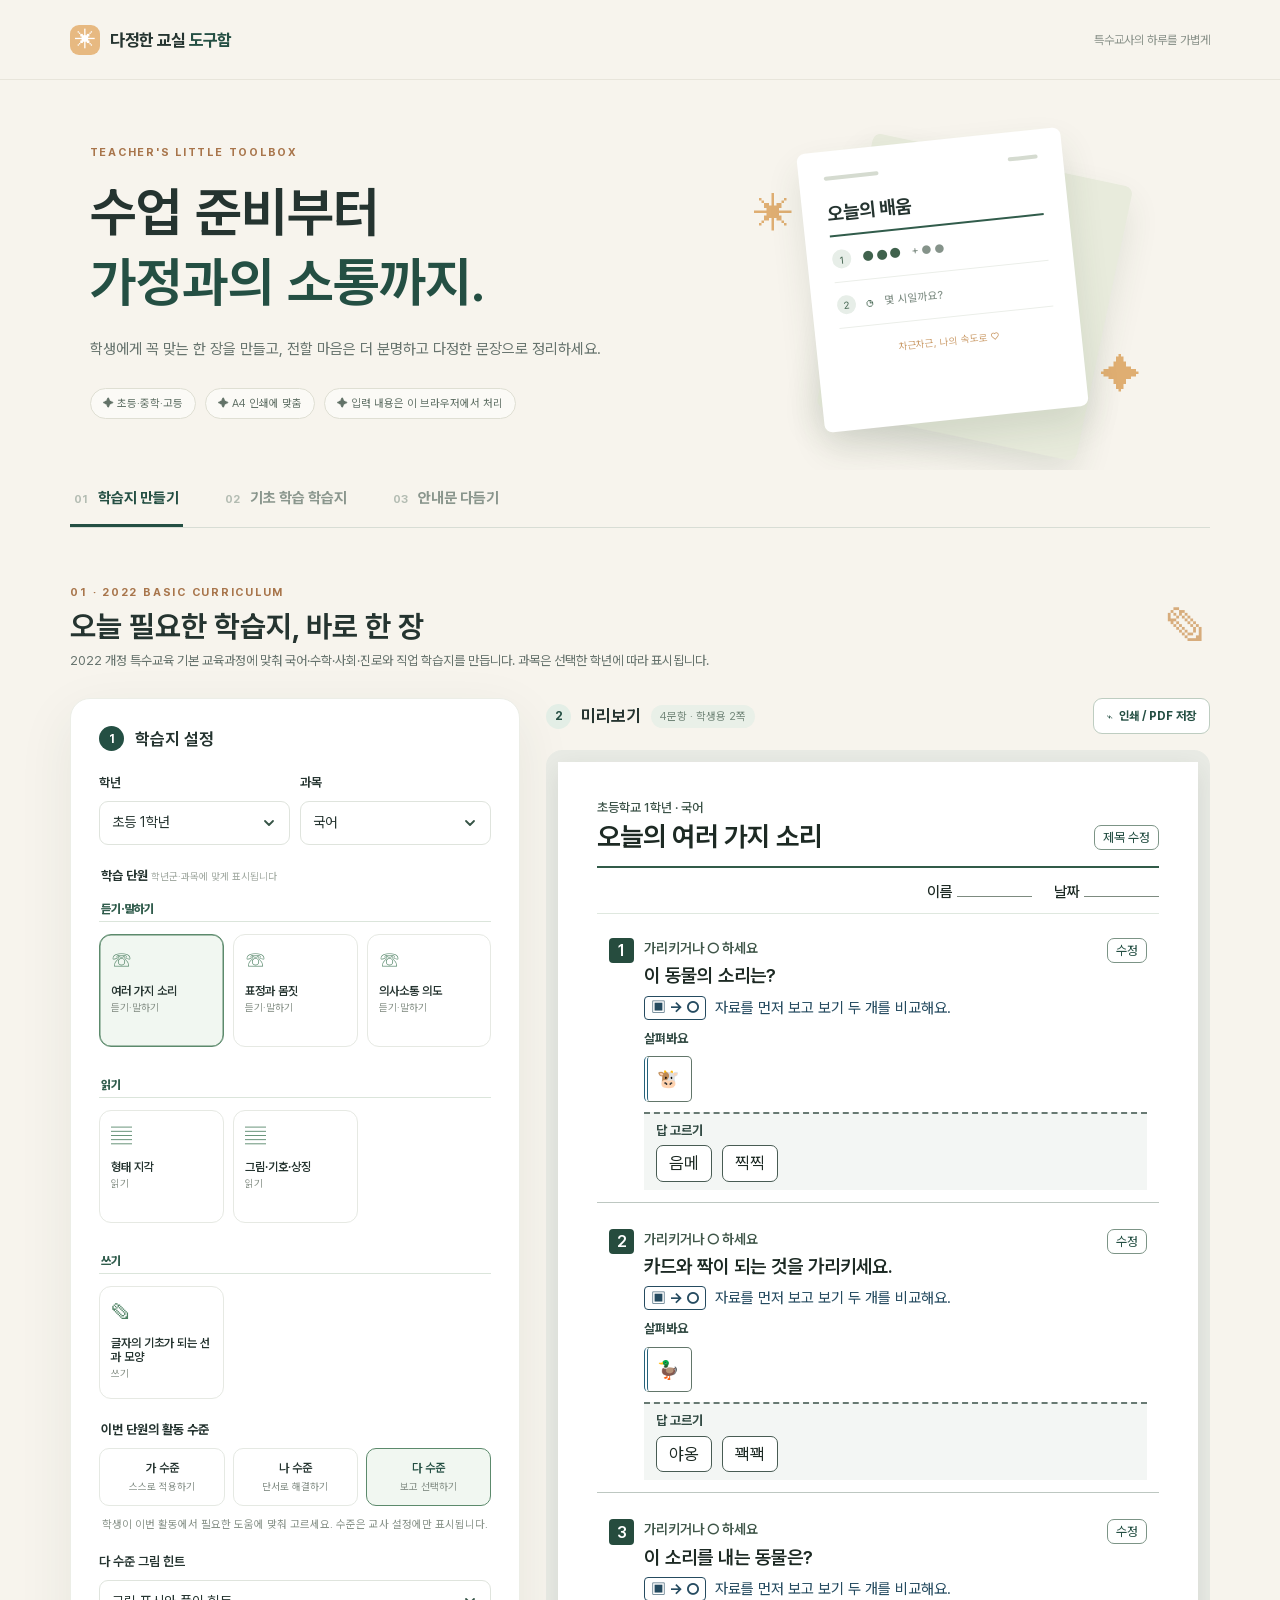
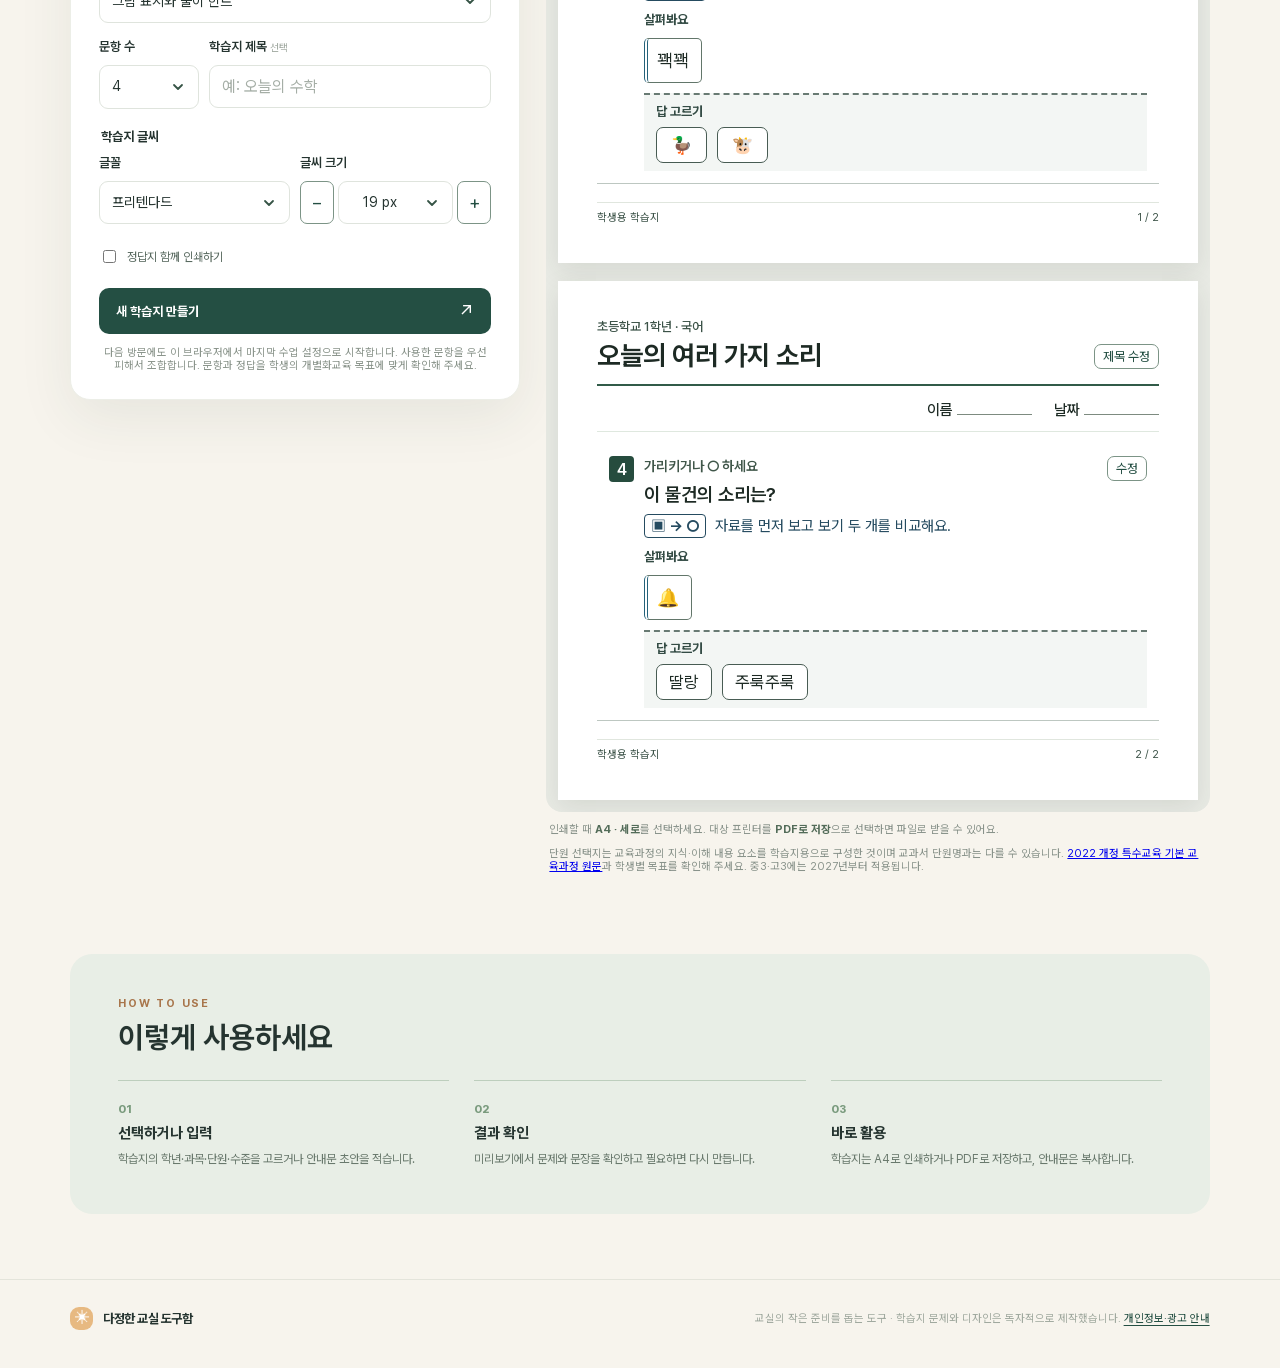
==== commit 8b7569df: "기초 학습 활동 확장 및 인쇄 배열 개선" ====
--- a/index.html
+++ b/index.html
@@ -8,7 +8,7 @@
   <script async src="https://pagead2.googlesyndication.com/pagead/js/adsbygoogle.js?client=ca-pub-8544439780701521" crossorigin="anonymous"></script>
   <title>다정한 교실 도구함</title>
   <link rel="preload" href="./PretendardVariable.woff2" as="font" type="font/woff2" crossorigin>
-  <link rel="stylesheet" href="./style.css?v=foundation1">
+  <link rel="stylesheet" href="./style.css?v=foundation2">
 </head>
 <body>
   <div class="app-shell">
@@ -62,15 +62,12 @@
       </section>
 
       <section class="tool-section hidden" id="foundation-panel">
-        <div class="section-intro"><div><h2>기초 학습 학습지</h2><p>한 번에 한 가지를 연습해요. 학생은 두 보기 중 하나를 가리키거나 동그라미로 표시할 수 있어요.</p></div></div>
+        <div class="section-intro"><div><h2>기초 학습 학습지</h2><p>한 가지 활동을 반복하거나 여러 활동을 섞어 연습해요. 학생에게 맞는 활동을 골라 주세요.</p></div></div>
         <div class="workspace-grid">
           <form class="control-card" id="foundation-form">
             <div class="card-heading"><h3>기초 활동 선택</h3></div>
             <div class="field"><label for="foundation-task">연습할 활동</label><select id="foundation-task">
-              <option value="shape">같은 모양 찾기</option><option value="letter">같은 글자 찾기</option>
-              <option value="digit">같은 숫자 찾기</option><option value="count">점 1~3개 세기</option>
-              <option value="more">더 많은 쪽 찾기</option>
-            </select></div>
+              </select></div>
             <div class="field"><label for="foundation-count">문항 수</label><select id="foundation-count"><option>2</option><option selected>4</option><option>6</option></select></div>
             <label class="checkline"><input type="checkbox" id="foundation-key">교사용 정답지 함께 인쇄하기</label>
             <button class="primary-button" type="submit">새 기초 학습지 만들기</button>
@@ -122,6 +119,7 @@
   <script src="./picture-problems.js?v=cuelevel4" defer></script>
   <script src="./social-career.js?v=cuelevel4" defer></script>
   <script src="./visual-activities.js?v=cuelevel4" defer></script>
-  <script src="./app.js?v=foundation1" defer></script>
+  <script defer src="./foundation.js?v=2"></script>
+  <script src="./app.js?v=foundation2" defer></script>
 </body>
 </html>
--- a/style.css
+++ b/style.css
@@ -291,3 +291,46 @@
  .foundation-page .problem {margin:7mm 0;padding:4mm}
  .foundation-page footer {margin-top:auto}
 }
+
+/* Foundation sheets keep the same reading order in the preview and on paper. */
+.foundation-page {--f-ink:#233c33; color:var(--f-ink);border:1px solid #d8dfd8;border-radius:4px}
+.foundation-page header {padding-bottom:16px;align-items:baseline}
+.foundation-page header span {font-size:16px;white-space:nowrap}
+.f-items {display:grid;gap:24px;margin:22px 0}
+.f-item {min-width:0;display:flex;flex-direction:column;gap:12px;border-bottom:1px solid #c9d3cc;padding:0 0 18px;break-inside:avoid}
+.f-item h3 {display:flex;align-items:baseline;gap:10px;font-size:clamp(18px,2vw,24px);line-height:1.5;margin:0;word-break:keep-all}
+.f-item h3>span {flex:none;border:1px solid currentColor;border-radius:5px;width:1.6em;text-align:center;font-size:.85em}
+.f-model,.f-space {display:flex;align-items:center;justify-content:center;flex-wrap:wrap;gap:6px;min-width:0}
+.f-model {min-height:58px;padding:6px;text-align:center;font-size:26px}
+.f-tile {display:inline-flex;align-items:center;justify-content:center;min-width:1.5em;min-height:1.5em;white-space:pre;font-weight:600}
+.f-break {flex-basis:100%;height:0}
+.f-response {border:1.5px solid #798d81;border-radius:8px;padding:10px 14px;background:#f7f9f6}
+.f-response strong {display:block;font-size:14px;margin-bottom:8px;letter-spacing:.02em}
+.f-space {align-items:stretch;gap:12px;font-size:26px}
+.f-space>.f-tile {border:1px solid #89988e;border-radius:5px;background:white;padding:3px 9px;min-width:2.2em}
+.f-blank {width:1.6em;height:1.6em;border:2px dashed #819286}
+.f-write {width:100%;height:70px;background:white;border:1px solid #a0ada4;border-radius:4px}
+.f-pairs {width:min(100%,380px);display:grid;gap:12px}
+.f-pairs div {display:grid;grid-template-columns:minmax(0,1fr) 12px minmax(26px,1fr) 12px minmax(0,1fr);align-items:center;text-align:center}
+.f-pairs b {font-size:.82em;white-space:nowrap}
+.f-pairs i {font-size:10px}
+.f-cross {position:relative;text-decoration:none}
+.f-cross::after {content:'×';position:absolute;color:#222;inset:-.14em -.15em;font-size:1.35em;text-shadow:0 0 3px white}
+.f-path {width:100%;max-width:480px;height:auto;color:#334d40}
+@media(max-width:640px){
+ #foundation-preview {padding:5px}
+ .foundation-page {padding:15px 10px}
+ .f-space,.f-model {font-size:21px;gap:5px}
+ .f-response {padding:8px}
+ .f-space>.f-tile {padding-inline:6px}
+}
+@media print {
+ .foundation-page {padding:16mm;border:0;border-radius:0}
+ .f-items {flex:1;grid-template-rows:1fr 1fr;gap:7mm;margin:7mm 0}
+ .f-item {justify-content:center;gap:5mm;padding:0 2mm 6mm}
+ .f-item h3 {font-size:17pt}
+ .f-model,.f-space {font-size:23pt}
+ .f-response {padding:3mm 5mm}
+ .f-response strong {font-size:11pt}
+ .f-write {height:22mm}
+}
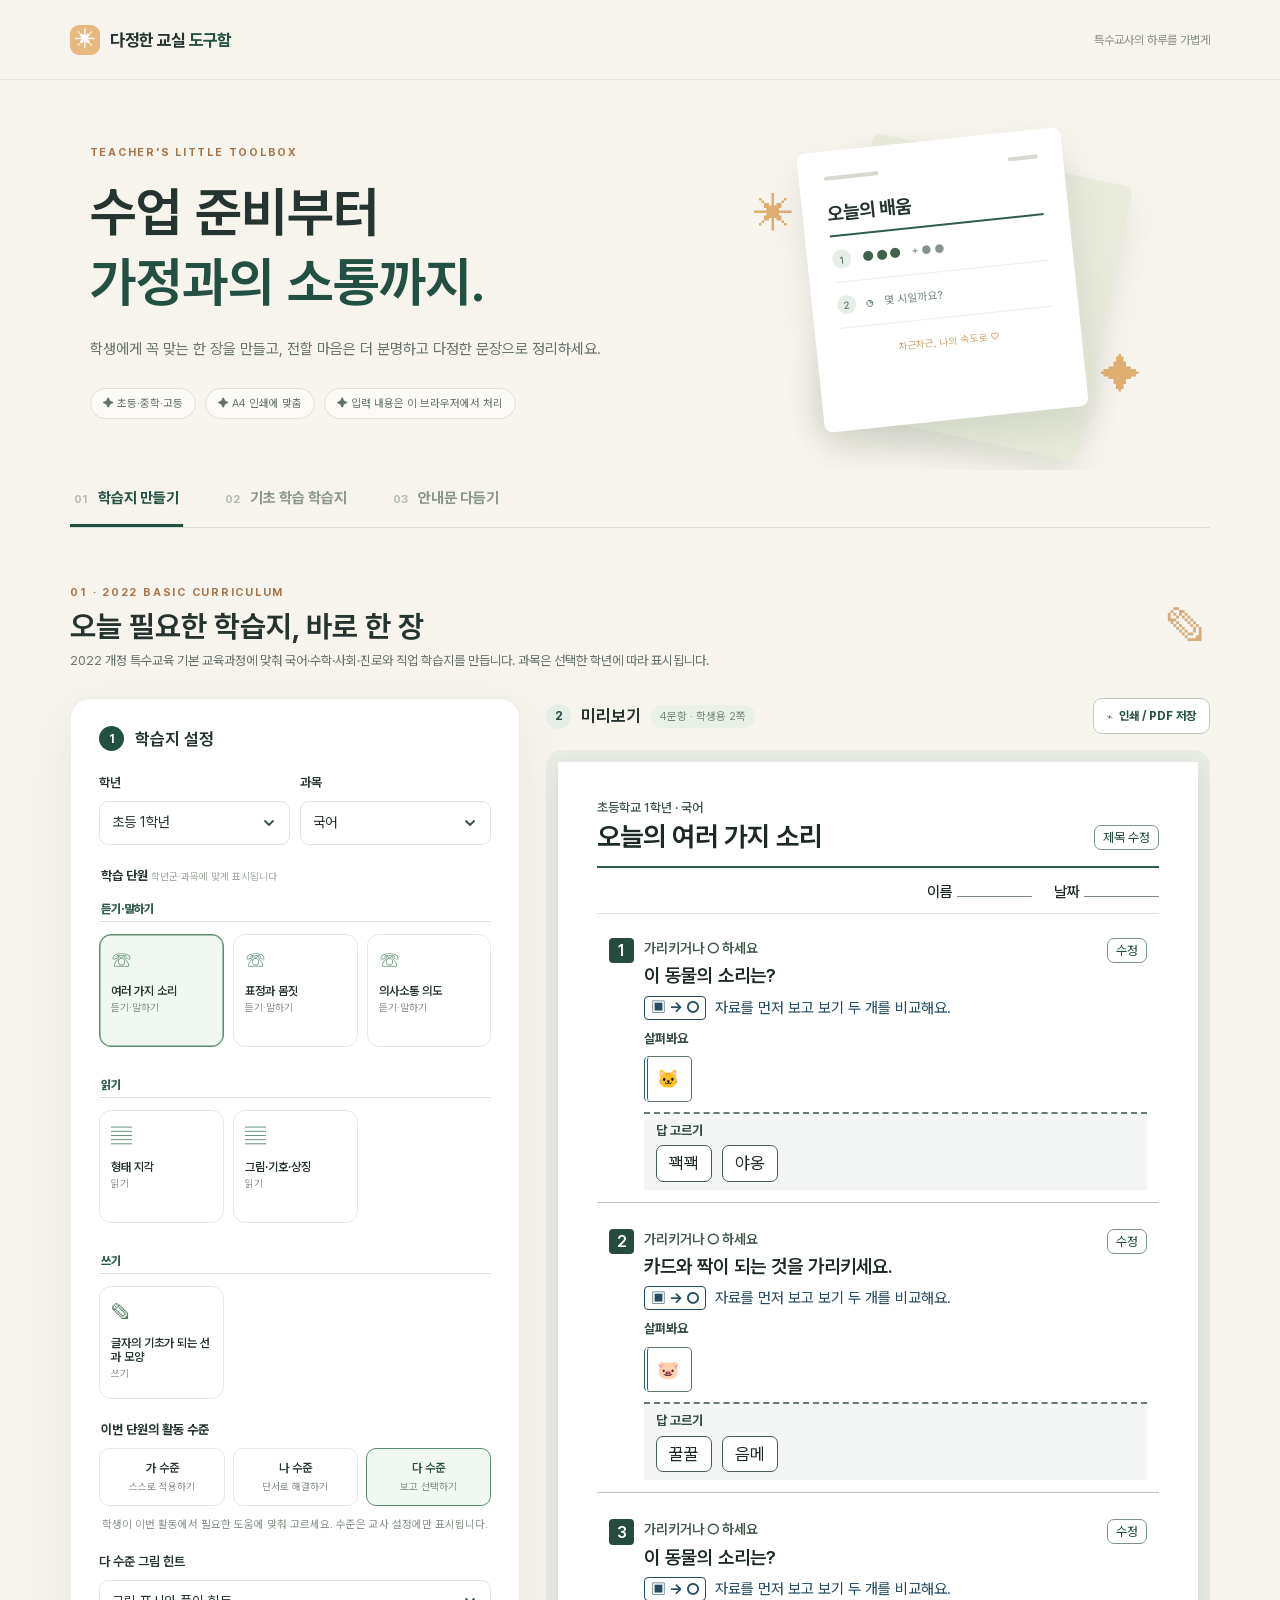
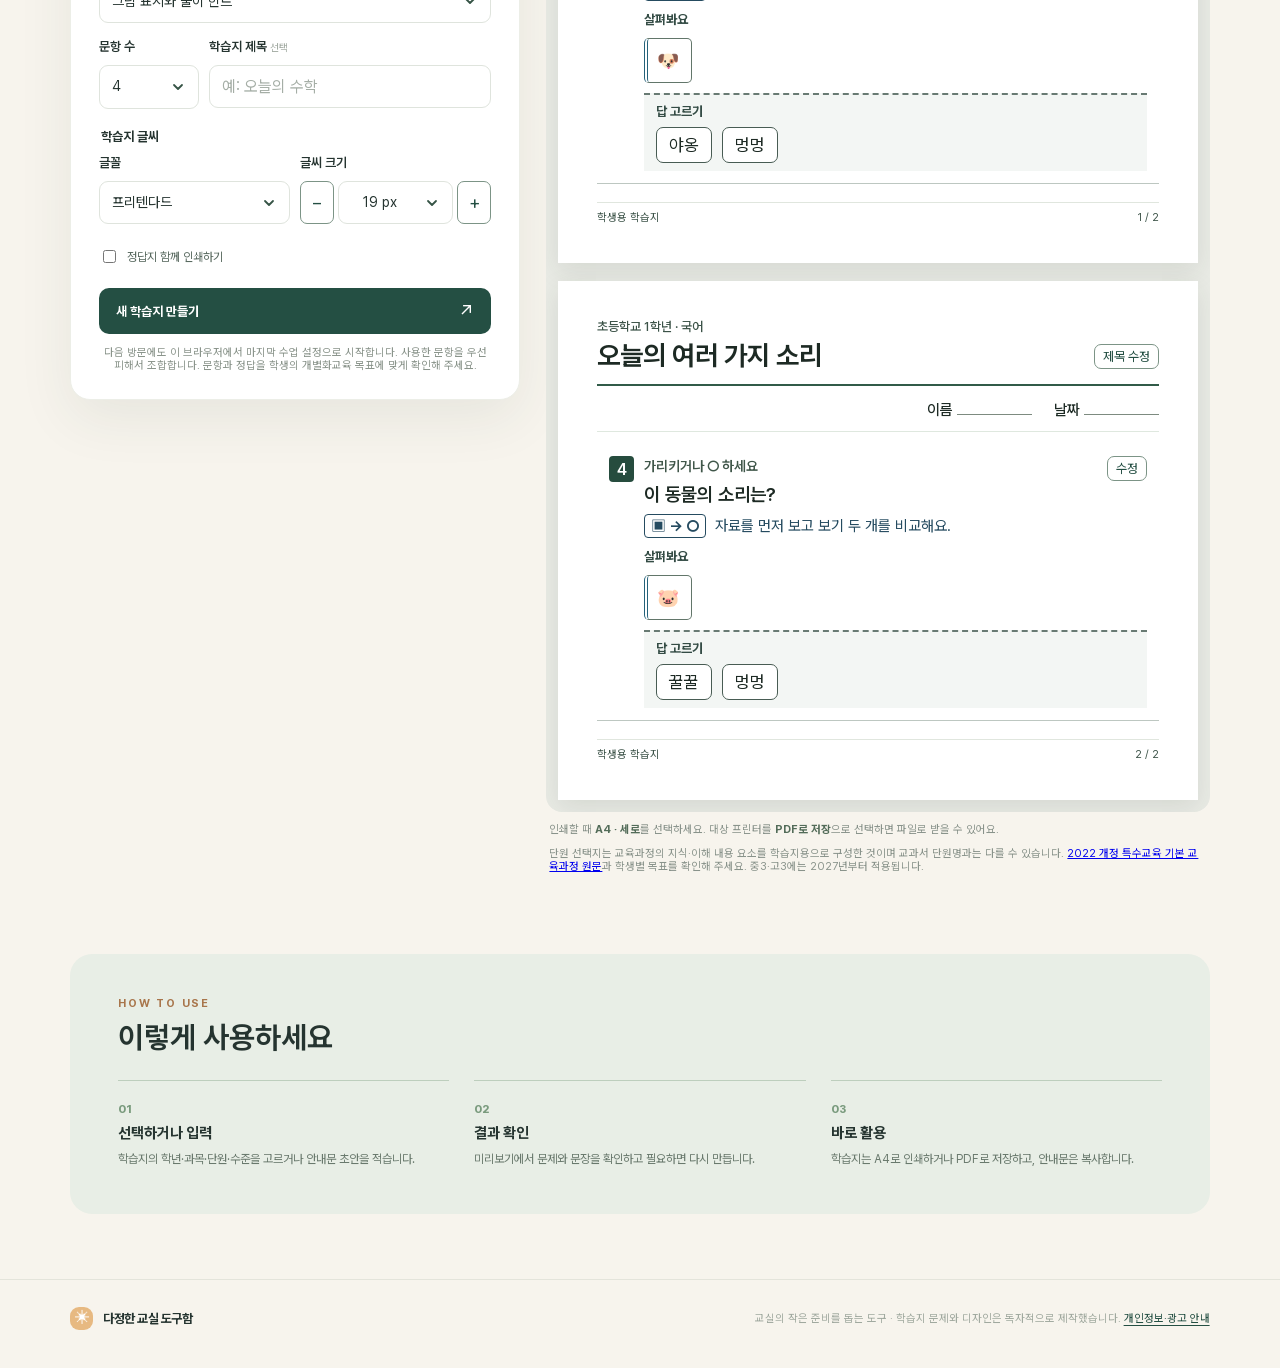
==== commit 2b6f2904: "수 카드와 그림 묶음 사이 연산 기호 가운데 정렬" ====
--- a/index.html
+++ b/index.html
@@ -8,7 +8,7 @@
   <script async src="https://pagead2.googlesyndication.com/pagead/js/adsbygoogle.js?client=ca-pub-8544439780701521" crossorigin="anonymous"></script>
   <title>다정한 교실 도구함</title>
   <link rel="preload" href="./PretendardVariable.woff2" as="font" type="font/woff2" crossorigin>
-  <link rel="stylesheet" href="./style.css?v=foundation2">
+  <link rel="stylesheet" href="./style.css?v=mathalign1">
 </head>
 <body>
   <div class="app-shell">
@@ -109,17 +109,18 @@
   </dialog>
   <div id="foundation-print-root"></div>
   <div id="print-root" aria-hidden="true"></div>
+  <script defer src="./worksheet-equation.js"></script>
   <script src="./question-data.js?v=20261114c" defer></script>
   <script src="./question-data-more.js?v=20261114c" defer></script>
-  <script src="./curriculum.js?v=clear-cues3" defer></script>
+  <script src="./curriculum.js?v=mathalign1" defer></script>
   <script src="./full-units.js?v=20261114d" defer></script>
   <script src="./full-unit-problems.js?v=clear-cues3" defer></script>
   <script src="./full-unit-korean.js?v=clear-cues3" defer></script>
   <script src="./full-unit-init.js?v=20261114d" defer></script>
   <script src="./picture-problems.js?v=cuelevel4" defer></script>
   <script src="./social-career.js?v=cuelevel4" defer></script>
-  <script src="./visual-activities.js?v=cuelevel4" defer></script>
-  <script defer src="./foundation.js?v=2"></script>
+  <script src="./visual-activities.js?v=mathalign1" defer></script>
+  <script defer src="./foundation.js?v=mathalign1"></script>
   <script src="./app.js?v=foundation2" defer></script>
 </body>
 </html>
--- a/style.css
+++ b/style.css
@@ -334,3 +334,14 @@
  .f-response strong {font-size:11pt}
  .f-write {height:22mm}
 }
+
+.picture-sum {display:inline-flex;align-items:center;gap:clamp(4px,.4em,10px);max-width:100%;min-width:0}
+.sum-side {display:flex;align-items:center;flex-wrap:wrap;gap:3px;min-width:0}
+.sum-side :is(.value-set,.counter-group) {max-width:100%;min-width:0}
+.sum-side .value-set b {overflow-wrap:normal}
+.sum-side .f-tile {white-space:normal}
+.sum-operator {display:inline-grid;place-items:center;flex:none;font-family:Arial,sans-serif;font-size:1.15em;line-height:1;font-weight:600}
+.sub-equation,.picture-equation {display:inline-flex;align-items:center;gap:.3em;max-width:100%;vertical-align:middle}
+.subtract-model>.sub-equation {display:flex}
+.sum-side:has(.value-set) {min-width:min-content}
+.sum-side .value-set {min-width:min-content}
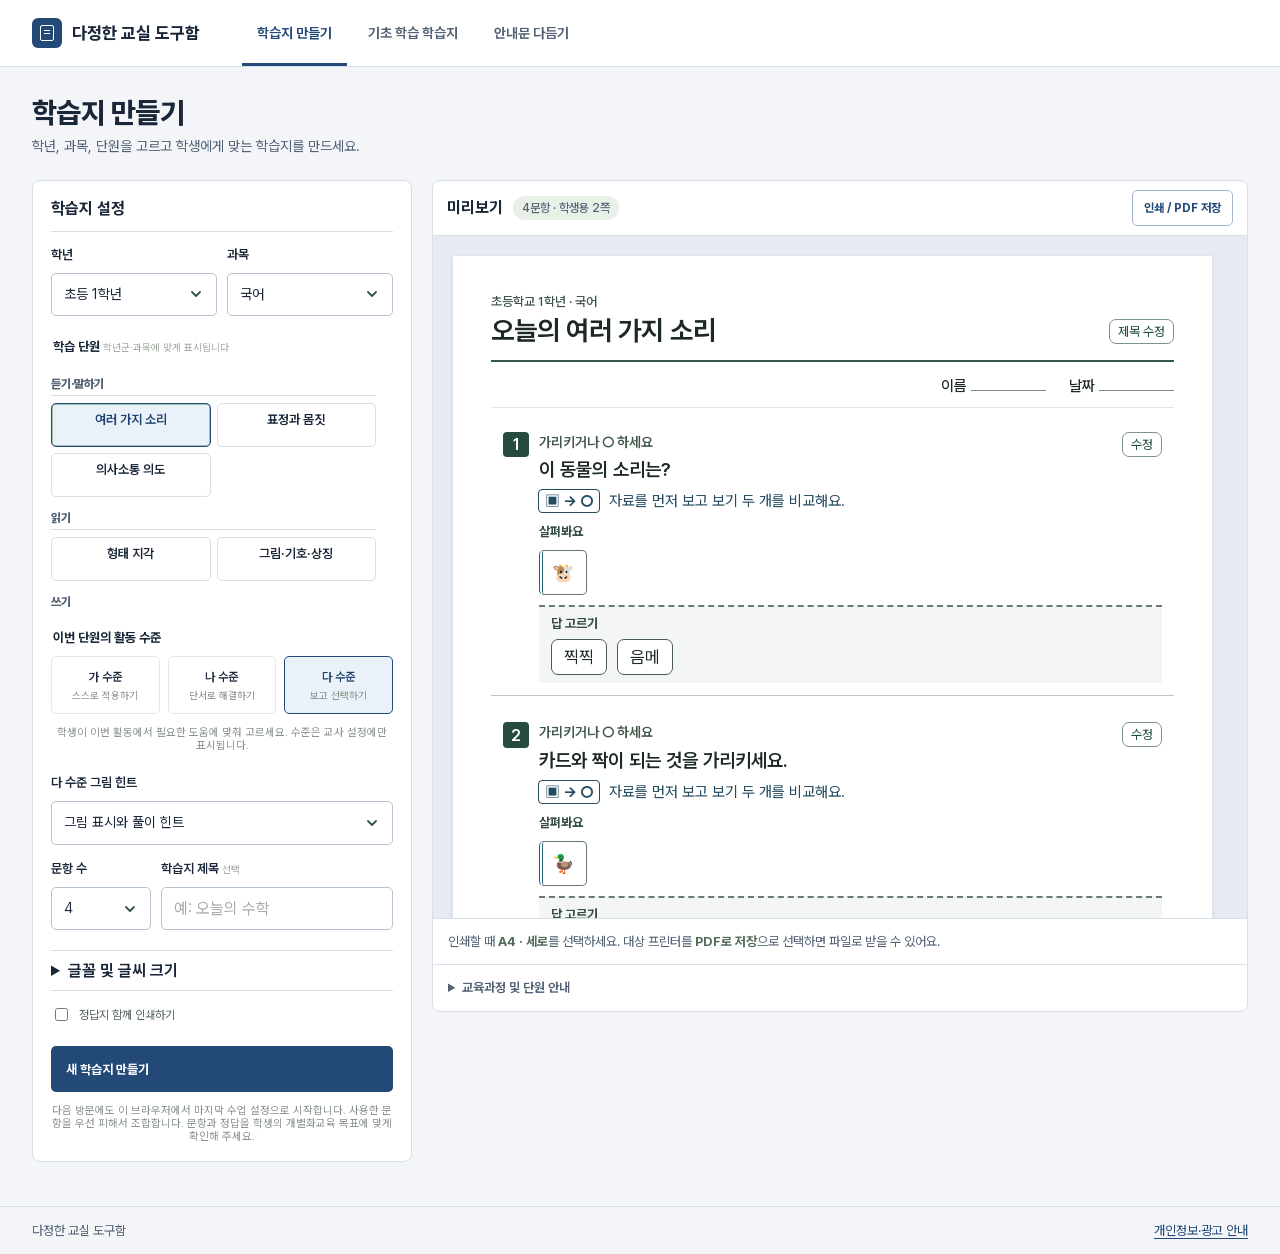
==== commit 56c8bcf6: "교사용 작업 화면 디자인 개편" ====
--- a/index.html
+++ b/index.html
@@ -3,44 +3,42 @@
 <head>
   <meta charset="utf-8">
   <meta name="viewport" content="width=device-width, initial-scale=1">
-  <meta name="theme-color" content="#f7f4ed">
+  <meta name="theme-color" content="#f3f5f8">
   <meta name="description" content="특수교사를 위한 수준별 학습지와 학부모 안내문 작성 도구">
   <script async src="https://pagead2.googlesyndication.com/pagead/js/adsbygoogle.js?client=ca-pub-8544439780701521" crossorigin="anonymous"></script>
   <title>다정한 교실 도구함</title>
   <link rel="preload" href="./PretendardVariable.woff2" as="font" type="font/woff2" crossorigin>
   <link rel="stylesheet" href="./style.css?v=mathalign1">
+  <link rel="stylesheet" href="./workspace.css?v=1">
 </head>
 <body>
   <div class="app-shell">
-    <header class="topbar">
-      <a class="brand" href="#top" aria-label="다정한 교실 도구함 처음으로"><span class="brand-mark">✳</span><span>다정한 교실 <strong>도구함</strong></span></a>
-      <span class="header-note">특수교사의 하루를 가볍게</span>
+    <header class="workspace-header">
+      <div class="workspace-header-inner">
+        <a class="workspace-brand" href="./" aria-label="다정한 교실 도구함 홈">
+          <span class="workspace-emblem" aria-hidden="true"></span>
+          <span>다정한 교실 도구함</span>
+        </a>
+        <nav class="tool-nav" aria-label="도구 선택">
+          <button class="tab active" data-tab="worksheet" aria-controls="worksheet-panel" aria-pressed="true" type="button">학습지 만들기</button>
+          <button class="tab" data-tab="foundation" aria-controls="foundation-panel" aria-pressed="false" type="button">기초 학습 학습지</button>
+          <button class="tab" data-tab="letter" aria-controls="letter-panel" aria-pressed="false" type="button">안내문 다듬기</button>
+        </nav>
+      </div>
     </header>
 
     <main id="top">
-      <section class="hero">
-        <div class="hero-copy">
-          <span class="eyebrow">TEACHER'S LITTLE TOOLBOX</span>
-          <h1>수업 준비부터<br><em>가정과의 소통까지.</em></h1>
-          <p>학생에게 꼭 맞는 한 장을 만들고, 전할 마음은 더 분명하고 다정한 문장으로 정리하세요.</p>
-          <div class="hero-tags"><span>✦ 초등·중학·고등</span><span>✦ A4 인쇄에 맞춤</span><span>✦ 입력 내용은 이 브라우저에서 처리</span></div>
-        </div>
-        <div class="hero-art" aria-hidden="true"><div class="paper paper-back"></div><div class="paper paper-front"><div class="paper-head"><span></span><span></span></div><b>오늘의 배움</b><div class="paper-line"></div><div class="paper-row"><i>1</i><span>● ● ●</span><strong>+ ● ●</strong></div><div class="paper-row"><i>2</i><span>◷</span><strong>몇 시일까요?</strong></div><div class="paper-bottom">차근차근, 나의 속도로 ♡</div></div><div class="star star-one">✳</div><div class="star star-two">✦</div></div>
-      </section>
-
-      <nav class="tool-nav" aria-label="도구 선택"><button class="tab active" data-tab="worksheet" type="button"><span>01</span> 학습지 만들기</button><button class="tab" data-tab="foundation" type="button"><span>02</span> 기초 학습 학습지</button><button class="tab" data-tab="letter" type="button"><span>03</span> 안내문 다듬기</button></nav>
-
       <section class="tool-section" id="worksheet-panel">
-        <div class="section-intro"><div><span class="section-kicker">01 · 2022 BASIC CURRICULUM</span><h2>오늘 필요한 학습지, 바로 한 장</h2><p>2022 개정 특수교육 기본 교육과정에 맞춰 국어·수학·사회·진로와 직업 학습지를 만듭니다. 과목은 선택한 학년에 따라 표시됩니다.</p></div><span class="section-decoration" aria-hidden="true">✎</span></div>
+        <div class="page-heading"><h1>학습지 만들기</h1><p>학년, 과목, 단원을 고르고 학생에게 맞는 학습지를 만드세요.</p></div>
         <div class="workspace-grid">
           <form class="control-card" id="worksheet-form">
-            <div class="card-heading"><span class="circle-number">1</span><h3>학습지 설정</h3></div>
+            <div class="card-heading"><h3>학습지 설정</h3></div>
             <div class="field-row grade-subject-row"><div class="field"><label for="grade">학년</label><select id="grade"><optgroup label="초등학교"><option value="e1">초등 1학년</option><option value="e2">초등 2학년</option><option value="e3">초등 3학년</option><option value="e4">초등 4학년</option><option value="e5">초등 5학년</option><option value="e6">초등 6학년</option></optgroup><optgroup label="중학교"><option value="m1">중학교 1학년</option><option value="m2">중학교 2학년</option><option value="m3">중학교 3학년</option></optgroup><optgroup label="고등학교"><option value="h1">고등학교 1학년</option><option value="h2">고등학교 2학년</option><option value="h3">고등학교 3학년</option></optgroup></select></div><div class="field"><label for="subject">과목</label><select id="subject"></select></div></div>
             <fieldset><legend>학습 단원 <span class="optional">학년군·과목에 맞게 표시됩니다</span></legend><div class="choice-grid topic-grid" id="topic-options"></div></fieldset>
             <fieldset><legend>이번 단원의 활동 수준</legend><div class="segmented"><label><input type="radio" name="level" value="challenge"><span>가 수준<small>스스로 적용하기</small></span></label><label><input type="radio" name="level" value="practice"><span>나 수준<small>단서로 해결하기</small></span></label><label><input type="radio" name="level" value="basic" checked><span>다 수준<small>보고 선택하기</small></span></label></div><p class="control-hint">학생이 이번 활동에서 필요한 도움에 맞춰 고르세요. 수준은 교사 설정에만 표시됩니다.</p></fieldset>
             <div class="field" id="basic-help-field"><label for="basic-help">다 수준 그림 힌트</label><select id="basic-help"><option value="guided">그림 표시와 풀이 힌트</option><option value="mark">그림 표시만</option><option value="off">추가 힌트 없이</option></select></div><div class="field-row"><div class="field"><label for="count">문항 수</label><select id="count"><option selected>4</option><option>6</option><option>8</option><option>10</option><option>12</option></select></div><div class="field"><label for="paper-title">학습지 제목 <span class="optional">선택</span></label><input id="paper-title" type="text" maxlength="35" placeholder="예: 오늘의 수학"></div></div>
-            <fieldset class="worksheet-type-settings">
-              <legend>학습지 글씨</legend>
+            <details class="worksheet-type-settings">
+              <summary>글꼴 및 글씨 크기</summary>
               <div class="field-row">
                 <div class="field"><label for="worksheet-font">글꼴</label><select id="worksheet-font">
                   <option value="pretendard">프리텐다드</option>
@@ -53,16 +51,16 @@
                   <button type="button" data-size-step="1" aria-label="글씨 1픽셀 늘리기">+</button>
                 </div></div>
               </div>
-            </fieldset>
+            </details>
             <label class="checkline"><input id="answer-key" type="checkbox"><span>정답지 함께 인쇄하기</span></label>
-            <button class="primary-button" type="submit">새 학습지 만들기 <span>↗</span></button><p class="control-hint">다음 방문에도 이 브라우저에서 마지막 수업 설정으로 시작합니다. 사용한 문항을 우선 피해서 조합합니다. 문항과 정답을 학생의 개별화교육 목표에 맞게 확인해 주세요.</p>
+            <button class="primary-button" type="submit">새 학습지 만들기 </button><p class="control-hint">다음 방문에도 이 브라우저에서 마지막 수업 설정으로 시작합니다. 사용한 문항을 우선 피해서 조합합니다. 문항과 정답을 학생의 개별화교육 목표에 맞게 확인해 주세요.</p>
           </form>
-          <div class="preview-area"><div class="preview-heading"><div><span class="circle-number soft">2</span><h3>미리보기</h3><span class="preview-status" id="preview-status">4문항 준비됨</span></div><button id="print-button" class="outline-button" type="button">⌁ &nbsp;인쇄 / PDF 저장</button></div><div class="sheet-frame" id="sheet-frame"><div id="worksheet-preview"></div></div><p class="preview-tip">인쇄할 때 <strong>A4 · 세로</strong>를 선택하세요. 대상 프린터를 <strong>PDF로 저장</strong>으로 선택하면 파일로 받을 수 있어요.</p><p class="preview-tip">단원 선택지는 교육과정의 지식·이해 내용 요소를 학습지용으로 구성한 것이며 교과서 단원명과는 다를 수 있습니다. <a href="https://www.nise.go.kr/onmam/openapi/fileDown.do?fileSn=oZXmqchDx6q4fe5TJYtELA" target="_blank" rel="noopener">2022 개정 특수교육 기본 교육과정 원문</a>과 학생별 목표를 확인해 주세요. 중3·고3에는 2027년부터 적용됩니다.</p></div>
+          <div class="preview-area"><div class="preview-heading"><div><h3>미리보기</h3><span class="preview-status" id="preview-status" role="status"></span></div><button id="print-button" class="outline-button" type="button">인쇄 / PDF 저장</button></div><div class="sheet-frame" id="sheet-frame"><div id="worksheet-preview"></div></div><p class="preview-tip">인쇄할 때 <strong>A4 · 세로</strong>를 선택하세요. 대상 프린터를 <strong>PDF로 저장</strong>으로 선택하면 파일로 받을 수 있어요.</p><details class="curriculum-note"><summary>교육과정 및 단원 안내</summary><p>학습지 단원은 교육과정의 내용 요소를 바탕으로 구성했습니다. 중3·고3은 2027년부터 적용됩니다. <a href="https://www.nise.go.kr/onmam/openapi/fileDown.do?fileSn=oZXmqchDx6q4fe5TJYtELA" target="_blank" rel="noopener">2022 개정 특수교육 기본 교육과정 원문</a></p></details></div>
         </div>
       </section>
 
       <section class="tool-section hidden" id="foundation-panel">
-        <div class="section-intro"><div><h2>기초 학습 학습지</h2><p>한 가지 활동을 반복하거나 여러 활동을 섞어 연습해요. 학생에게 맞는 활동을 골라 주세요.</p></div></div>
+        <div class="page-heading"><h1>기초 학습 학습지</h1><p>모양, 한글, 수, 선 긋기 중 연습할 활동을 고르세요.</p></div>
         <div class="workspace-grid">
           <form class="control-card" id="foundation-form">
             <div class="card-heading"><h3>기초 활동 선택</h3></div>
@@ -77,8 +75,8 @@
         </div>
       </section>
       <section class="tool-section hidden" id="letter-panel">
-        <div class="section-intro"><div><span class="section-kicker">03 · MESSAGE POLISHER</span><h2>전하고 싶은 말을, 더 정돈된 문장으로</h2><p>짧게 적은 내용을 학부모님께 보내기 좋은 안내문 형식으로 다듬습니다.</p></div><span class="section-decoration" aria-hidden="true">✉</span></div>
-        <div class="letter-grid"><div class="control-card"><div class="card-heading"><span class="circle-number">1</span><h3>초안 입력</h3></div><label for="draft" class="input-label">전할 내용</label><textarea id="draft" rows="10" placeholder="예: 다음 주 학교 체육대회 예정&#10;복장 체육복&#10;장소 예술공원&#10;등교방법 자율 등교"></textarea><div class="privacy-note"><strong>🔒 개인정보를 줄여 주세요</strong><p>학생 실명, 진단명, 연락처, 주민등록번호 등은 입력하지 마세요. 필요하다면 ‘학생’, ‘보호자’처럼 바꿔 적어 주세요. 입력 내용은 서버로 전송하거나 저장하지 않습니다.</p></div><fieldset><legend>문장 분위기</legend><div class="segmented tone-select"><label><input type="radio" name="tone" value="formal" checked><span>정중하게</span></label><label><input type="radio" name="tone" value="warm"><span>따뜻하게</span></label><label><input type="radio" name="tone" value="brief"><span>간결하게</span></label></div></fieldset><fieldset class="notice-message-settings">
+        <div class="page-heading"><h1>안내문 다듬기</h1><p>전달할 내용을 적으면 학부모님께 보낼 문장으로 정리해 드려요.</p></div>
+        <div class="letter-grid"><div class="control-card"><div class="card-heading"><h3>초안 입력</h3></div><label for="draft" class="input-label">전할 내용</label><textarea id="draft" rows="10" placeholder="예: 다음 주 학교 체육대회 예정&#10;복장 체육복&#10;장소 예술공원&#10;등교방법 자율 등교"></textarea><div class="privacy-note"><strong>개인정보 입력 안내</strong><p>학생 실명, 진단명, 연락처, 주민등록번호 등은 입력하지 마세요. 필요하다면 ‘학생’, ‘보호자’처럼 바꿔 적어 주세요. 입력 내용은 서버로 전송하거나 저장하지 않습니다.</p></div><fieldset><legend>문장 분위기</legend><div class="segmented tone-select"><label><input type="radio" name="tone" value="formal" checked><span>정중하게</span></label><label><input type="radio" name="tone" value="warm"><span>따뜻하게</span></label><label><input type="radio" name="tone" value="brief"><span>간결하게</span></label></div></fieldset><fieldset class="notice-message-settings">
   <legend>학부모님께 전할 멘트</legend>
   <div class="field"><label for="notice-message-mode">마무리 방식</label>
     <select id="notice-message-mode">
@@ -91,11 +89,14 @@
     <label for="notice-message-text">추가할 문장</label>
     <textarea id="notice-message-text" rows="2" maxlength="300" placeholder="예: 자녀와 함께 준비물을 확인해 주시면 감사하겠습니다."></textarea>
   </div>
-</fieldset><button class="primary-button" id="polish-button" type="button">안내문 다듬기 <span>↗</span></button></div><div class="result-card"><div class="preview-heading"><div><span class="circle-number soft">2</span><h3>다듬은 안내문</h3></div><button id="copy-button" class="outline-button" type="button" disabled>복사하기</button></div><label class="input-label" for="result">보낼 문구 · 직접 수정 가능</label><textarea id="result" rows="14" readonly placeholder="초안을 다듬으면 여기에 안내문이 나타납니다."></textarea><p id="notice-date-review" class="review-note" role="status" hidden></p><p class="review-note">보내기 전에 날짜·장소·준비물과 학생별 상황을 꼭 확인해 주세요. 이 도구는 입력한 사실만 사용해 문장을 정리합니다.</p></div></div>
+</fieldset><button class="primary-button" id="polish-button" type="button">안내문 다듬기 </button></div><div class="result-card"><div class="preview-heading"><div><h3>다듬은 안내문</h3></div><button id="copy-button" class="outline-button" type="button" disabled>복사하기</button></div><label class="input-label" for="result">보낼 문구 · 직접 수정 가능</label><textarea id="result" rows="14" readonly placeholder="초안을 다듬으면 여기에 안내문이 나타납니다."></textarea><p id="notice-date-review" class="review-note" role="status" hidden></p><p class="review-note">보내기 전에 날짜·장소·준비물과 학생별 상황을 꼭 확인해 주세요. 이 도구는 입력한 사실만 사용해 문장을 정리합니다.</p></div></div>
       </section>
 
-      <section class="how-to"><span class="section-kicker">HOW TO USE</span><h2>이렇게 사용하세요</h2><div class="how-grid"><div><span>01</span><h3>선택하거나 입력</h3><p>학습지의 학년·과목·단원·수준을 고르거나 안내문 초안을 적습니다.</p></div><div><span>02</span><h3>결과 확인</h3><p>미리보기에서 문제와 문장을 확인하고 필요하면 다시 만듭니다.</p></div><div><span>03</span><h3>바로 활용</h3><p>학습지는 A4로 인쇄하거나 PDF로 저장하고, 안내문은 복사합니다.</p></div></div></section>
-    </main><footer><span class="brand"><span class="brand-mark">✳</span><span>다정한 교실 도구함</span></span><p>교실의 작은 준비를 돕는 도구 · 학습지 문제와 디자인은 독자적으로 제작했습니다. <a href="./privacy.html">개인정보·광고 안내</a></p></footer>
+    </main>
+    <footer class="workspace-footer">
+      <span>다정한 교실 도구함</span>
+      <a href="./privacy.html">개인정보·광고 안내</a>
+    </footer>
   </div>
   <dialog id="problem-editor" class="problem-editor" aria-labelledby="problem-editor-title">
     <form id="problem-edit-form">
@@ -121,6 +122,6 @@
   <script src="./social-career.js?v=cuelevel4" defer></script>
   <script src="./visual-activities.js?v=mathalign1" defer></script>
   <script defer src="./foundation.js?v=mathalign1"></script>
-  <script src="./app.js?v=foundation2" defer></script>
+  <script src="./app.js?v=workspace1" defer></script>
 </body>
 </html>
--- a/workspace.css
+++ b/workspace.css
@@ -0,0 +1,201 @@
+/* Website controls and preview surface. Printed pages use style.css. */
+@media screen {
+  body {
+    --workspace-ink: #192739;
+    --workspace-muted: #526174;
+    --workspace-line: #d7dfe8;
+    --workspace-blue: #234977;
+    background: #f3f5f8;
+    color: var(--workspace-ink);
+  }
+  .app-shell { max-width: none; }
+  .workspace-header { background: #fff; border-bottom: 1px solid var(--workspace-line); }
+  .workspace-header-inner {
+    max-width: 1392px;
+    margin: auto;
+    padding-inline: 32px;
+    display: flex;
+    align-items: stretch;
+    min-height: 66px;
+    gap: 42px;
+  }
+  .workspace-brand {
+    display: inline-flex;
+    align-items: center;
+    gap: 10px;
+    color: inherit;
+    text-decoration: none;
+    font-size: 17px;
+    font-weight: 750;
+    white-space: nowrap;
+  }
+  .workspace-emblem { width: 30px; height: 30px; position: relative; background: var(--workspace-blue); border-radius: 6px; }
+  .workspace-emblem::before {
+    content: "";
+    position: absolute;
+    inset: 7px 8px;
+    border: 1.5px solid white;
+    border-radius: 2px;
+  }
+  .workspace-emblem::after {
+    content: "";
+    position: absolute;
+    top: 12px;
+    left: 12px;
+    width: 6px;
+    height: 2px;
+    border-block: 1px solid white;
+  }
+  .workspace-header .tool-nav { margin: 0; gap: 6px; border: 0; }
+  .workspace-header .tab {
+    color: var(--workspace-muted);
+    padding: 0 15px;
+    border-bottom: 3px solid transparent;
+    border-top: 3px solid transparent;
+    font-size: 14px;
+    font-weight: 650;
+    white-space: nowrap;
+  }
+  .workspace-header .tab:hover { background: #f4f7fb; }
+  .workspace-header .tab.active { border-bottom-color: var(--workspace-blue); color: var(--workspace-blue); }
+  .tool-section { max-width: 1392px; margin-inline: auto; padding: 28px 32px 44px; }
+  .page-heading { margin-bottom: 22px; }
+  .page-heading h1 { margin: 0 0 6px; font-size: 29px; font-weight: 750; letter-spacing: -.025em; }
+  .page-heading p { margin: 0; color: var(--workspace-muted); font-size: 14px; line-height: 1.55; }
+  .workspace-grid { grid-template-columns: minmax(335px, 380px) minmax(0,1fr); gap: 20px; }
+  .letter-grid { gap: 20px; align-items: start; }
+  .control-card,.result-card,.preview-area {
+    min-width: 0;
+    background: #fff;
+    border: 1px solid var(--workspace-line);
+    border-radius: 8px;
+    box-shadow: none;
+  }
+  .control-card,.result-card { padding: 18px; }
+  .letter-grid .control-card,.result-card { min-height: 0; }
+  .card-heading { padding-bottom: 13px; margin-bottom: 15px; border-bottom: 1px solid var(--workspace-line); }
+  .app-shell .card-heading h3,.app-shell .preview-heading h3 { font-size: 16px; font-weight: 720; color: var(--workspace-ink); }
+  .preview-heading { min-height: 54px; align-items: center; margin: 0; gap: 8px; }
+  .preview-area > .preview-heading { padding: 8px 14px; }
+  .result-card .preview-heading { border-bottom: 1px solid var(--workspace-line); padding-bottom: 8px; margin-bottom: 14px; }
+  .preview-status { color: var(--workspace-muted); font-size: 12px; font-weight: 500; }
+  .sheet-frame {
+    background: #e6ebf1;
+    border-block: 1px solid var(--workspace-line);
+    border-radius: 0;
+    padding: 20px;
+    min-height: 0;
+    max-height: min(76vh, 850px);
+    scrollbar-gutter: stable;
+  }
+  .sheet-frame .worksheet-page,.sheet-frame .foundation-page { box-shadow: 0 1px 4px #18284422; }
+  .preview-area > .preview-tip,.curriculum-note {
+    margin: 0;
+    padding: 13px 15px;
+    font-size: 13px;
+    color: var(--workspace-muted);
+    line-height: 1.5;
+  }
+  .curriculum-note { border-top: 1px solid var(--workspace-line); }
+  .curriculum-note p { margin: 9px 0 0; }
+  .curriculum-note a,.workspace-footer a { color: var(--workspace-blue); }
+  .control-card :is(input[type="text"],select,textarea),.result-card textarea {
+    color: var(--workspace-ink);
+    border-color: #b5c2d1;
+    border-radius: 5px;
+    background-color: white;
+  }
+  .control-card :is(input,select,textarea):focus,.result-card textarea:focus { border-color: var(--workspace-blue); box-shadow: none; }
+  .app-shell .primary-button,.app-shell .outline-button { border-radius: 5px; }
+  .app-shell .primary-button { background: var(--workspace-blue); padding: 13px 15px; }
+  .app-shell .primary-button:hover { background: #193a64; }
+  .app-shell .outline-button {
+    min-height: 36px;
+    padding: 7px 11px;
+    border-color: #a7b7ca;
+    color: var(--workspace-blue);
+    white-space: nowrap;
+  }
+  .app-shell .outline-button:disabled { color: var(--workspace-muted); }
+  .control-card :is(.topic-grid,.segmented) label span { border-radius: 5px; }
+  .control-card :is(.topic-grid,.segmented) input:checked + span {
+    background: #eaf1f9;
+    border-color: var(--workspace-blue);
+    color: #1d416e;
+  }
+  .worksheet-type-settings {
+    margin: 14px 0;
+    padding: 10px 0;
+    border-block: 1px solid var(--workspace-line);
+  }
+  .worksheet-type-settings[open] > summary { margin-bottom: 12px; }
+  .worksheet-type-settings > summary,.curriculum-note > summary { font-weight: 650; cursor: pointer; }
+  .app-shell :is(a, button, input, select, textarea, summary):focus-visible,
+  .app-shell label:has(input:focus-visible) > span {
+    outline: 2px solid #275b9a;
+    outline-offset: 3px;
+  }
+  .workspace-footer {
+    max-width: 1392px;
+    margin: auto;
+    padding: 16px 32px;
+    background: transparent;
+    border-top: 1px solid var(--workspace-line);
+    font-size: 13px;
+    color: var(--workspace-muted);
+  }
+}
+@media screen and (max-width: 860px) {
+  .workspace-header-inner,.tool-section,.workspace-footer { padding-inline: 20px; }
+  .workspace-header-inner { gap: 16px; }
+  .workspace-grid,.letter-grid { grid-template-columns: 1fr; }
+  .sheet-frame { max-height: none; }
+}
+@media screen and (max-width: 620px) {
+  .workspace-header-inner { flex-direction: column; gap: 0; padding-inline: 12px; }
+  .workspace-brand { min-height: 52px; }
+  .workspace-header .tab { padding: 8px 4px; min-height: 44px; font-size: 13px; }
+  .tool-section { padding: 19px 12px 32px; }
+  .page-heading { margin-bottom: 16px; }
+  .page-heading h1 { font-size: 24px; }
+  .control-card,.result-card { padding: 14px; }
+  .sheet-frame { padding: 6px; scrollbar-gutter: auto; }
+}
+
+@media screen {
+  .topic-grid {
+    grid-template-columns: repeat(2,minmax(0,1fr));
+    max-height: 242px;
+    overflow: auto;
+    overscroll-behavior: contain;
+    scrollbar-gutter: stable;
+    padding: 4px 6px 4px 4px;
+    margin-inline: -4px;
+    gap: 6px;
+  }
+  .topic-grid .unit-group-title {
+    color: var(--workspace-muted);
+    border-color: var(--workspace-line);
+    margin: 4px 0 1px;
+    padding: 4px 0;
+  }
+  .topic-grid .choice {
+    display: flex;
+    align-items: center;
+    justify-content: flex-start;
+    padding: 8px 10px;
+    min-height: 44px;
+    border-radius: 5px;
+    border-color: var(--workspace-line);
+    overflow-wrap: anywhere;
+  }
+  .topic-grid .choice strong { margin: 0; font-size: 13px; }
+  .topic-grid .choice :is(.choice-icon, small) { display: none; }
+  .topic-grid .choice:has(input:checked) {
+    border-color: var(--workspace-blue);
+    background: #eaf1f9;
+    color: #1d416e;
+  }
+  .topic-grid .choice:has(input:focus-visible) { outline: 2px solid #275b9a; outline-offset: 1px; }
+  .control-card .checkline input { accent-color: var(--workspace-blue); }
+}
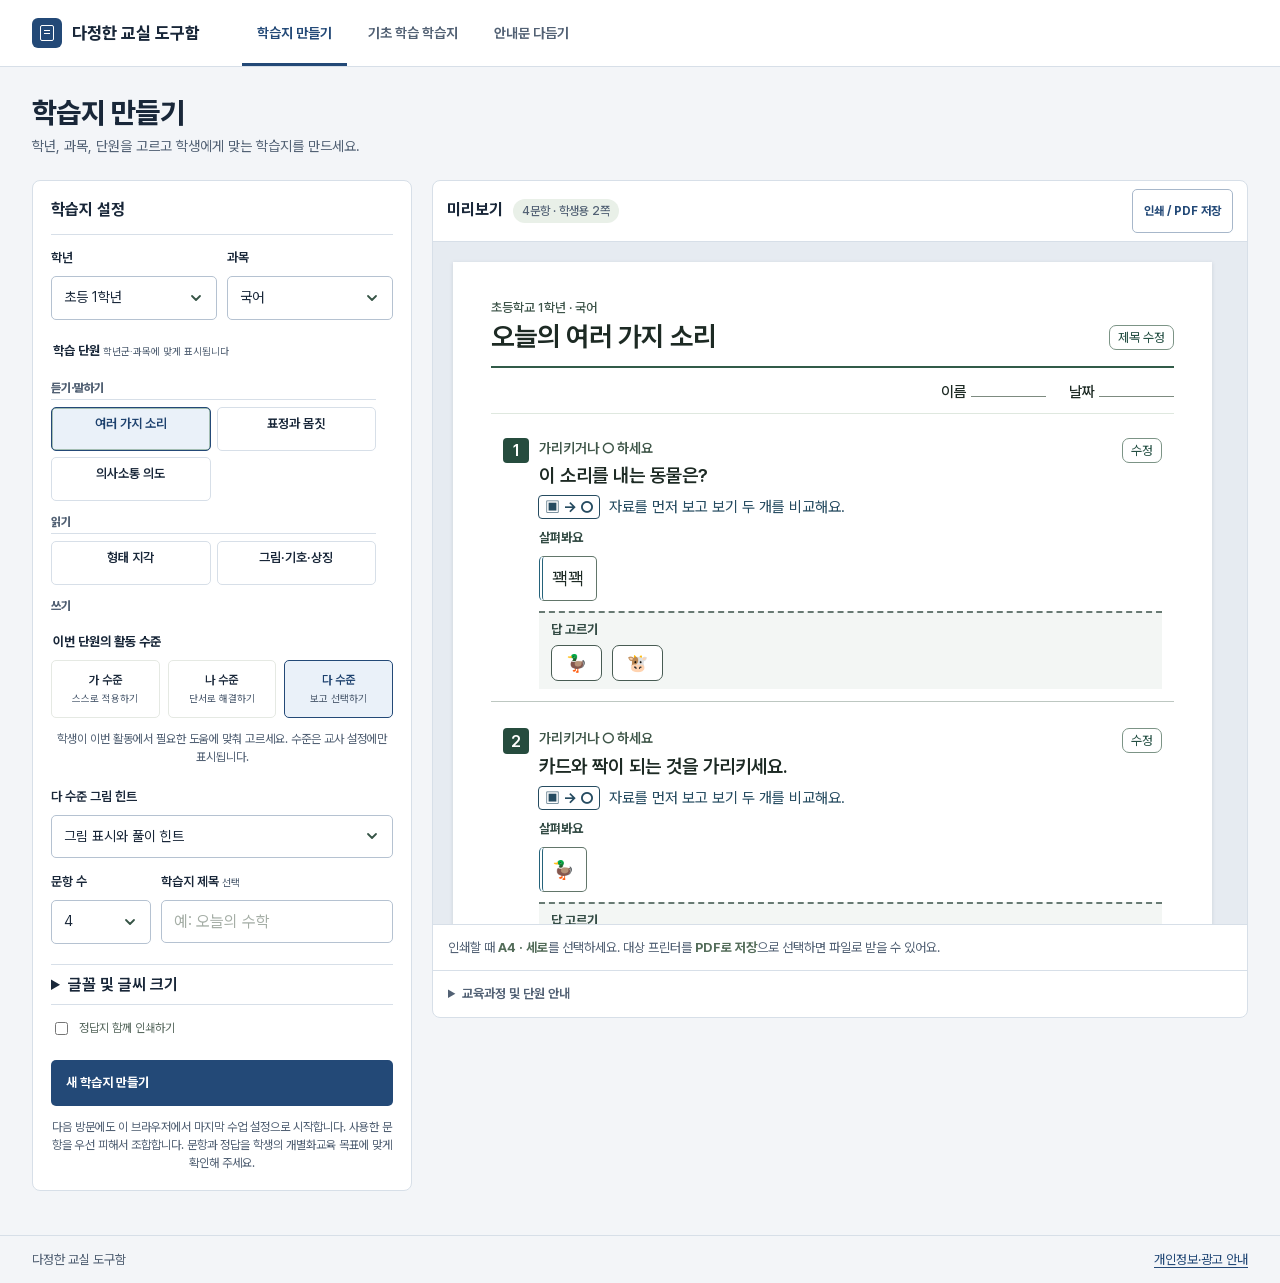
==== commit f7329284: "도구 공유 링크와 모바일 미리보기 이동 개선" ====
--- a/index.html
+++ b/index.html
@@ -9,10 +9,11 @@
   <title>다정한 교실 도구함</title>
   <link rel="preload" href="./PretendardVariable.woff2" as="font" type="font/woff2" crossorigin>
   <link rel="stylesheet" href="./style.css?v=mathalign1">
-  <link rel="stylesheet" href="./workspace.css?v=1">
+  <link rel="stylesheet" href="./workspace.css?v=2">
 </head>
 <body>
   <div class="app-shell">
+    <a class="skip-workspace" href="#top">본문 바로가기</a>
     <header class="workspace-header">
       <div class="workspace-header-inner">
         <a class="workspace-brand" href="./" aria-label="다정한 교실 도구함 홈">
@@ -20,19 +21,19 @@
           <span>다정한 교실 도구함</span>
         </a>
         <nav class="tool-nav" aria-label="도구 선택">
-          <button class="tab active" data-tab="worksheet" aria-controls="worksheet-panel" aria-pressed="true" type="button">학습지 만들기</button>
-          <button class="tab" data-tab="foundation" aria-controls="foundation-panel" aria-pressed="false" type="button">기초 학습 학습지</button>
-          <button class="tab" data-tab="letter" aria-controls="letter-panel" aria-pressed="false" type="button">안내문 다듬기</button>
+          <a class="tab active" data-tab="worksheet" aria-controls="worksheet-panel" href="?tool=worksheet" aria-current="page">학습지 만들기</a>
+          <a class="tab" data-tab="foundation" aria-controls="foundation-panel" href="?tool=foundation">기초 학습 학습지</a>
+          <a class="tab" data-tab="letter" aria-controls="letter-panel" href="?tool=letter">안내문 다듬기</a>
         </nav>
       </div>
     </header>
 
-    <main id="top">
+    <main id="top" tabindex="-1">
       <section class="tool-section" id="worksheet-panel">
         <div class="page-heading"><h1>학습지 만들기</h1><p>학년, 과목, 단원을 고르고 학생에게 맞는 학습지를 만드세요.</p></div>
         <div class="workspace-grid">
           <form class="control-card" id="worksheet-form">
-            <div class="card-heading"><h3>학습지 설정</h3></div>
+            <div class="card-heading"><h2>학습지 설정</h2></div>
             <div class="field-row grade-subject-row"><div class="field"><label for="grade">학년</label><select id="grade"><optgroup label="초등학교"><option value="e1">초등 1학년</option><option value="e2">초등 2학년</option><option value="e3">초등 3학년</option><option value="e4">초등 4학년</option><option value="e5">초등 5학년</option><option value="e6">초등 6학년</option></optgroup><optgroup label="중학교"><option value="m1">중학교 1학년</option><option value="m2">중학교 2학년</option><option value="m3">중학교 3학년</option></optgroup><optgroup label="고등학교"><option value="h1">고등학교 1학년</option><option value="h2">고등학교 2학년</option><option value="h3">고등학교 3학년</option></optgroup></select></div><div class="field"><label for="subject">과목</label><select id="subject"></select></div></div>
             <fieldset><legend>학습 단원 <span class="optional">학년군·과목에 맞게 표시됩니다</span></legend><div class="choice-grid topic-grid" id="topic-options"></div></fieldset>
             <fieldset><legend>이번 단원의 활동 수준</legend><div class="segmented"><label><input type="radio" name="level" value="challenge"><span>가 수준<small>스스로 적용하기</small></span></label><label><input type="radio" name="level" value="practice"><span>나 수준<small>단서로 해결하기</small></span></label><label><input type="radio" name="level" value="basic" checked><span>다 수준<small>보고 선택하기</small></span></label></div><p class="control-hint">학생이 이번 활동에서 필요한 도움에 맞춰 고르세요. 수준은 교사 설정에만 표시됩니다.</p></fieldset>
@@ -55,7 +56,7 @@
             <label class="checkline"><input id="answer-key" type="checkbox"><span>정답지 함께 인쇄하기</span></label>
             <button class="primary-button" type="submit">새 학습지 만들기 </button><p class="control-hint">다음 방문에도 이 브라우저에서 마지막 수업 설정으로 시작합니다. 사용한 문항을 우선 피해서 조합합니다. 문항과 정답을 학생의 개별화교육 목표에 맞게 확인해 주세요.</p>
           </form>
-          <div class="preview-area"><div class="preview-heading"><div><h3>미리보기</h3><span class="preview-status" id="preview-status" role="status"></span></div><button id="print-button" class="outline-button" type="button">인쇄 / PDF 저장</button></div><div class="sheet-frame" id="sheet-frame"><div id="worksheet-preview"></div></div><p class="preview-tip">인쇄할 때 <strong>A4 · 세로</strong>를 선택하세요. 대상 프린터를 <strong>PDF로 저장</strong>으로 선택하면 파일로 받을 수 있어요.</p><details class="curriculum-note"><summary>교육과정 및 단원 안내</summary><p>학습지 단원은 교육과정의 내용 요소를 바탕으로 구성했습니다. 중3·고3은 2027년부터 적용됩니다. <a href="https://www.nise.go.kr/onmam/openapi/fileDown.do?fileSn=oZXmqchDx6q4fe5TJYtELA" target="_blank" rel="noopener">2022 개정 특수교육 기본 교육과정 원문</a></p></details></div>
+          <div class="preview-area"><div class="preview-heading"><div><h2 id="worksheet-preview-heading" tabindex="-1">미리보기</h2><span class="preview-status" id="preview-status" role="status"></span></div><button id="print-button" class="outline-button" type="button">인쇄 / PDF 저장</button></div><div class="sheet-frame" id="sheet-frame" tabindex="0" role="region" aria-labelledby="worksheet-preview-heading"><div id="worksheet-preview"></div></div><p class="preview-tip">인쇄할 때 <strong>A4 · 세로</strong>를 선택하세요. 대상 프린터를 <strong>PDF로 저장</strong>으로 선택하면 파일로 받을 수 있어요.</p><details class="curriculum-note"><summary>교육과정 및 단원 안내</summary><p>학습지 단원은 교육과정의 내용 요소를 바탕으로 구성했습니다. 중3·고3은 2027년부터 적용됩니다. <a href="https://www.nise.go.kr/onmam/openapi/fileDown.do?fileSn=oZXmqchDx6q4fe5TJYtELA" target="_blank" rel="noopener">2022 개정 특수교육 기본 교육과정 원문</a></p></details></div>
         </div>
       </section>
 
@@ -63,20 +64,20 @@
         <div class="page-heading"><h1>기초 학습 학습지</h1><p>모양, 한글, 수, 선 긋기 중 연습할 활동을 고르세요.</p></div>
         <div class="workspace-grid">
           <form class="control-card" id="foundation-form">
-            <div class="card-heading"><h3>기초 활동 선택</h3></div>
+            <div class="card-heading"><h2>기초 활동 선택</h2></div>
             <div class="field"><label for="foundation-task">연습할 활동</label><select id="foundation-task">
               </select></div>
             <div class="field"><label for="foundation-count">문항 수</label><select id="foundation-count"><option>2</option><option selected>4</option><option>6</option></select></div>
             <label class="checkline"><input type="checkbox" id="foundation-key">교사용 정답지 함께 인쇄하기</label>
             <button class="primary-button" type="submit">새 기초 학습지 만들기</button>
           </form>
-          <div class="preview-area"><div class="preview-heading"><h3>미리보기</h3><button type="button" class="outline-button" id="foundation-print">인쇄 / PDF 저장</button></div>
-            <div class="sheet-frame" id="foundation-preview"></div></div>
+          <div class="preview-area"><div class="preview-heading"><div><h2 id="foundation-preview-heading" tabindex="-1">미리보기</h2><span class="preview-status" id="foundation-preview-status" role="status"></span></div><button type="button" class="outline-button" id="foundation-print">인쇄 / PDF 저장</button></div>
+            <div class="sheet-frame" id="foundation-preview" tabindex="0" role="region" aria-labelledby="foundation-preview-heading"></div></div>
         </div>
       </section>
       <section class="tool-section hidden" id="letter-panel">
         <div class="page-heading"><h1>안내문 다듬기</h1><p>전달할 내용을 적으면 학부모님께 보낼 문장으로 정리해 드려요.</p></div>
-        <div class="letter-grid"><div class="control-card"><div class="card-heading"><h3>초안 입력</h3></div><label for="draft" class="input-label">전할 내용</label><textarea id="draft" rows="10" placeholder="예: 다음 주 학교 체육대회 예정&#10;복장 체육복&#10;장소 예술공원&#10;등교방법 자율 등교"></textarea><div class="privacy-note"><strong>개인정보 입력 안내</strong><p>학생 실명, 진단명, 연락처, 주민등록번호 등은 입력하지 마세요. 필요하다면 ‘학생’, ‘보호자’처럼 바꿔 적어 주세요. 입력 내용은 서버로 전송하거나 저장하지 않습니다.</p></div><fieldset><legend>문장 분위기</legend><div class="segmented tone-select"><label><input type="radio" name="tone" value="formal" checked><span>정중하게</span></label><label><input type="radio" name="tone" value="warm"><span>따뜻하게</span></label><label><input type="radio" name="tone" value="brief"><span>간결하게</span></label></div></fieldset><fieldset class="notice-message-settings">
+        <div class="letter-grid"><div class="control-card"><div class="card-heading"><h2>초안 입력</h2></div><label for="draft" class="input-label">전할 내용</label><textarea id="draft" rows="10" placeholder="예: 다음 주 학교 체육대회 예정&#10;복장 체육복&#10;장소 예술공원&#10;등교방법 자율 등교"></textarea><div class="privacy-note"><strong>개인정보 입력 안내</strong><p>학생 실명, 진단명, 연락처, 주민등록번호 등은 입력하지 마세요. 필요하다면 ‘학생’, ‘보호자’처럼 바꿔 적어 주세요. 입력 내용은 서버로 전송하거나 저장하지 않습니다.</p></div><fieldset><legend>문장 분위기</legend><div class="segmented tone-select"><label><input type="radio" name="tone" value="formal" checked><span>정중하게</span></label><label><input type="radio" name="tone" value="warm"><span>따뜻하게</span></label><label><input type="radio" name="tone" value="brief"><span>간결하게</span></label></div></fieldset><fieldset class="notice-message-settings">
   <legend>학부모님께 전할 멘트</legend>
   <div class="field"><label for="notice-message-mode">마무리 방식</label>
     <select id="notice-message-mode">
@@ -89,7 +90,7 @@
     <label for="notice-message-text">추가할 문장</label>
     <textarea id="notice-message-text" rows="2" maxlength="300" placeholder="예: 자녀와 함께 준비물을 확인해 주시면 감사하겠습니다."></textarea>
   </div>
-</fieldset><button class="primary-button" id="polish-button" type="button">안내문 다듬기 </button></div><div class="result-card"><div class="preview-heading"><div><h3>다듬은 안내문</h3></div><button id="copy-button" class="outline-button" type="button" disabled>복사하기</button></div><label class="input-label" for="result">보낼 문구 · 직접 수정 가능</label><textarea id="result" rows="14" readonly placeholder="초안을 다듬으면 여기에 안내문이 나타납니다."></textarea><p id="notice-date-review" class="review-note" role="status" hidden></p><p class="review-note">보내기 전에 날짜·장소·준비물과 학생별 상황을 꼭 확인해 주세요. 이 도구는 입력한 사실만 사용해 문장을 정리합니다.</p></div></div>
+</fieldset><button class="primary-button" id="polish-button" type="button">안내문 다듬기 </button></div><div class="result-card"><div class="preview-heading"><div><h2 id="letter-preview-heading" tabindex="-1">다듬은 안내문</h2></div><button id="copy-button" class="outline-button" type="button" disabled>복사하기</button></div><label class="input-label" for="result">보낼 문구 · 직접 수정 가능</label><textarea id="result" rows="14" readonly placeholder="초안을 다듬으면 여기에 안내문이 나타납니다."></textarea><p id="notice-date-review" class="review-note" role="status" hidden></p><p class="review-note">보내기 전에 날짜·장소·준비물과 학생별 상황을 꼭 확인해 주세요. 이 도구는 입력한 사실만 사용해 문장을 정리합니다.</p></div></div>
       </section>
 
     </main>
@@ -121,7 +122,7 @@
   <script src="./picture-problems.js?v=cuelevel4" defer></script>
   <script src="./social-career.js?v=cuelevel4" defer></script>
   <script src="./visual-activities.js?v=mathalign1" defer></script>
-  <script defer src="./foundation.js?v=mathalign1"></script>
-  <script src="./app.js?v=workspace1" defer></script>
+  <script defer src="./foundation.js?v=workspace2"></script>
+  <script src="./app.js?v=workspace2" defer></script>
 </body>
 </html>
--- a/workspace.css
+++ b/workspace.css
@@ -199,3 +199,26 @@
   .topic-grid .choice:has(input:focus-visible) { outline: 2px solid #275b9a; outline-offset: 1px; }
   .control-card .checkline input { accent-color: var(--workspace-blue); }
 }
+
+@media screen {
+  .skip-workspace { position: absolute; left: 12px; top: 8px; z-index: 5; transform: translateY(-200%); padding: 12px 16px; background: white; color: var(--workspace-blue); }
+  .skip-workspace:focus { transform: none; }
+  .workspace-header .tab { display: inline-flex; align-items: center; justify-content: center; text-decoration: none; }
+  .card-heading h2,.preview-heading h2 { margin: 0; font-size: 16px; line-height: 1.4; font-weight: 720; }
+  .preview-heading h2[tabindex] { scroll-margin-top: 16px; }
+  .sheet-frame:focus-visible,.preview-heading h2:focus-visible { outline: 2px solid #275b9a; outline-offset: -2px; }
+  .preview-area .outline-button,.result-card .outline-button { min-height: 44px; }
+  .control-card .control-hint { color: var(--workspace-muted); line-height: 1.5; font-size: 12px; }
+  .control-card .optional,.control-card .segmented small { color: var(--workspace-muted); }
+}
+@media screen and (max-width: 620px) {
+  .workspace-header .tool-nav { gap: 8px; }
+  .workspace-header .tab { line-height: 1.3; text-align: center; white-space: normal; }
+  .control-card :is(select,input[type="text"],textarea),.result-card textarea { font-size: 16px; }
+  .control-card :is(select,input[type="text"]),.control-card > .checkline,.worksheet-type-settings > summary { min-height: 44px; }
+  .worksheet-type-settings > summary { align-content: center; }
+  .app-shell .sheet-edit-button { min-height: 32px; min-width: 42px; }
+}
+@media screen and (prefers-reduced-motion: reduce) {
+  html { scroll-behavior: auto; }
+}
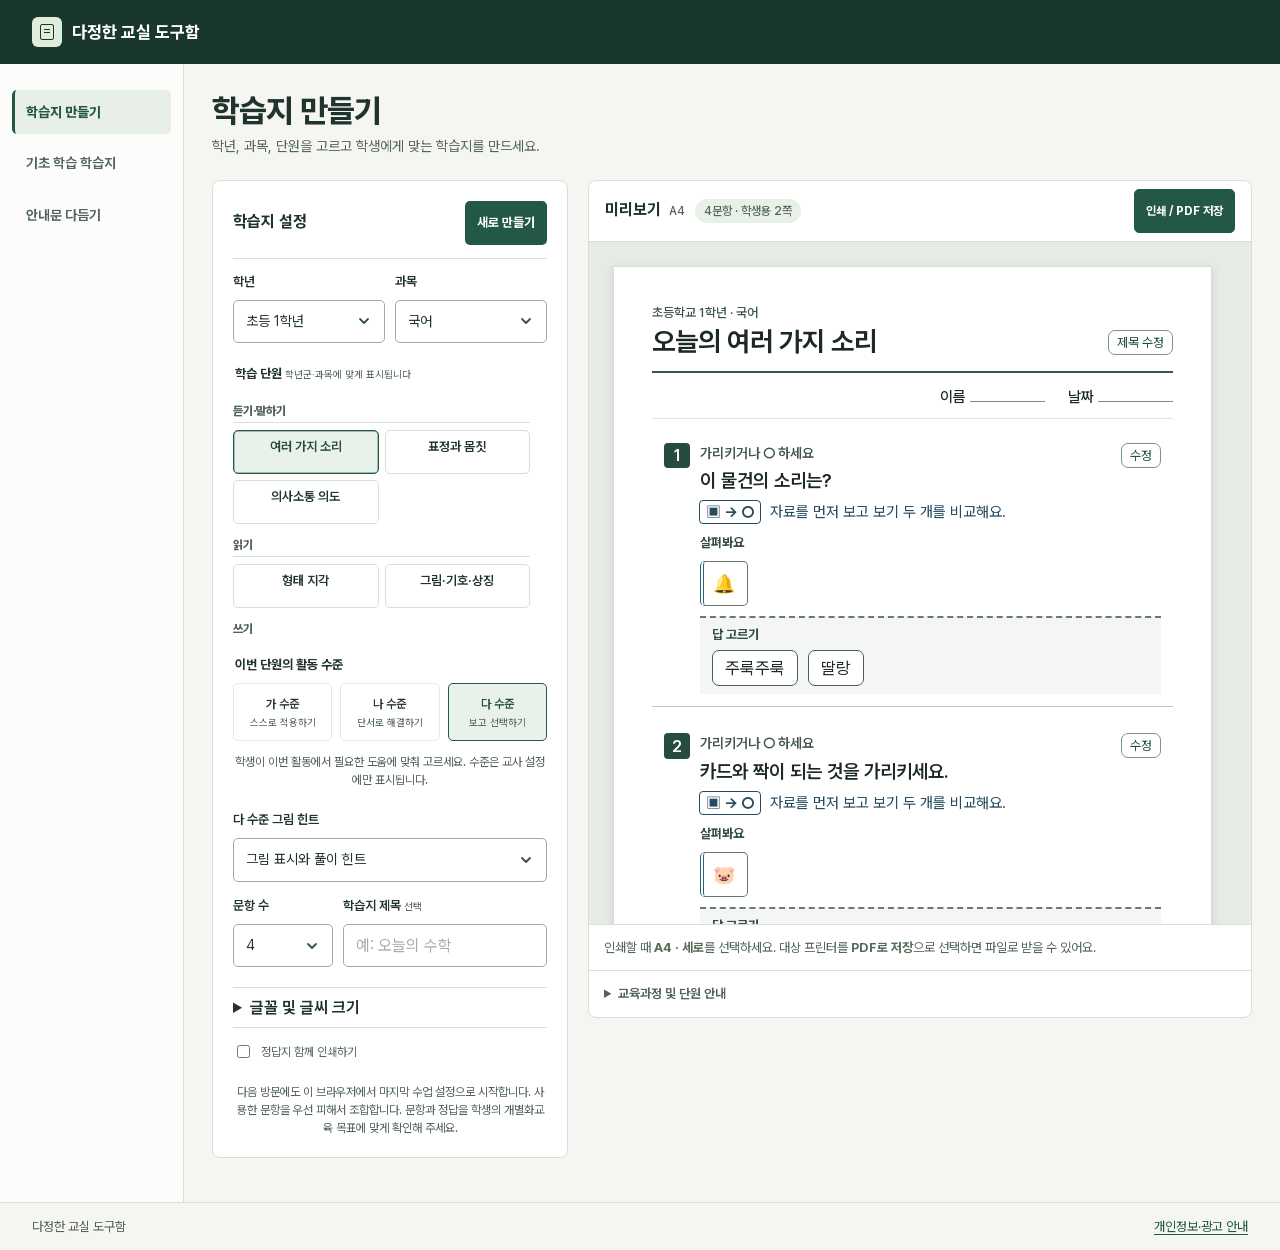
==== commit c3a3c797: "교실 도구함 웹 디자인 개편" ====
--- a/index.html
+++ b/index.html
@@ -3,13 +3,13 @@
 <head>
   <meta charset="utf-8">
   <meta name="viewport" content="width=device-width, initial-scale=1">
-  <meta name="theme-color" content="#f3f5f8">
+  <meta name="theme-color" content="#19372f">
   <meta name="description" content="특수교사를 위한 수준별 학습지와 학부모 안내문 작성 도구">
   <script async src="https://pagead2.googlesyndication.com/pagead/js/adsbygoogle.js?client=ca-pub-8544439780701521" crossorigin="anonymous"></script>
   <title>다정한 교실 도구함</title>
   <link rel="preload" href="./PretendardVariable.woff2" as="font" type="font/woff2" crossorigin>
   <link rel="stylesheet" href="./style.css?v=mathalign1">
-  <link rel="stylesheet" href="./workspace.css?v=2">
+  <link rel="stylesheet" href="./workspace.css?v=3">
 </head>
 <body>
   <div class="app-shell">
@@ -20,20 +20,21 @@
           <span class="workspace-emblem" aria-hidden="true"></span>
           <span>다정한 교실 도구함</span>
         </a>
-        <nav class="tool-nav" aria-label="도구 선택">
-          <a class="tab active" data-tab="worksheet" aria-controls="worksheet-panel" href="?tool=worksheet" aria-current="page">학습지 만들기</a>
-          <a class="tab" data-tab="foundation" aria-controls="foundation-panel" href="?tool=foundation">기초 학습 학습지</a>
-          <a class="tab" data-tab="letter" aria-controls="letter-panel" href="?tool=letter">안내문 다듬기</a>
-        </nav>
       </div>
     </header>
 
+    <div class="workspace-layout">
+      <nav class="tool-nav" aria-label="도구 선택">
+        <a class="tab active" data-tab="worksheet" aria-controls="worksheet-panel" href="?tool=worksheet" aria-current="page">학습지 만들기</a>
+        <a class="tab" data-tab="foundation" aria-controls="foundation-panel" href="?tool=foundation">기초 학습 학습지</a>
+        <a class="tab" data-tab="letter" aria-controls="letter-panel" href="?tool=letter">안내문 다듬기</a>
+      </nav>
     <main id="top" tabindex="-1">
       <section class="tool-section" id="worksheet-panel">
         <div class="page-heading"><h1>학습지 만들기</h1><p>학년, 과목, 단원을 고르고 학생에게 맞는 학습지를 만드세요.</p></div>
         <div class="workspace-grid">
           <form class="control-card" id="worksheet-form">
-            <div class="card-heading"><h2>학습지 설정</h2></div>
+            <div class="card-heading"><h2>학습지 설정</h2><button class="primary-button generate-button" type="submit">새로 만들기</button></div>
             <div class="field-row grade-subject-row"><div class="field"><label for="grade">학년</label><select id="grade"><optgroup label="초등학교"><option value="e1">초등 1학년</option><option value="e2">초등 2학년</option><option value="e3">초등 3학년</option><option value="e4">초등 4학년</option><option value="e5">초등 5학년</option><option value="e6">초등 6학년</option></optgroup><optgroup label="중학교"><option value="m1">중학교 1학년</option><option value="m2">중학교 2학년</option><option value="m3">중학교 3학년</option></optgroup><optgroup label="고등학교"><option value="h1">고등학교 1학년</option><option value="h2">고등학교 2학년</option><option value="h3">고등학교 3학년</option></optgroup></select></div><div class="field"><label for="subject">과목</label><select id="subject"></select></div></div>
             <fieldset><legend>학습 단원 <span class="optional">학년군·과목에 맞게 표시됩니다</span></legend><div class="choice-grid topic-grid" id="topic-options"></div></fieldset>
             <fieldset><legend>이번 단원의 활동 수준</legend><div class="segmented"><label><input type="radio" name="level" value="challenge"><span>가 수준<small>스스로 적용하기</small></span></label><label><input type="radio" name="level" value="practice"><span>나 수준<small>단서로 해결하기</small></span></label><label><input type="radio" name="level" value="basic" checked><span>다 수준<small>보고 선택하기</small></span></label></div><p class="control-hint">학생이 이번 활동에서 필요한 도움에 맞춰 고르세요. 수준은 교사 설정에만 표시됩니다.</p></fieldset>
@@ -54,9 +55,9 @@
               </div>
             </details>
             <label class="checkline"><input id="answer-key" type="checkbox"><span>정답지 함께 인쇄하기</span></label>
-            <button class="primary-button" type="submit">새 학습지 만들기 </button><p class="control-hint">다음 방문에도 이 브라우저에서 마지막 수업 설정으로 시작합니다. 사용한 문항을 우선 피해서 조합합니다. 문항과 정답을 학생의 개별화교육 목표에 맞게 확인해 주세요.</p>
+            <p class="control-hint">다음 방문에도 이 브라우저에서 마지막 수업 설정으로 시작합니다. 사용한 문항을 우선 피해서 조합합니다. 문항과 정답을 학생의 개별화교육 목표에 맞게 확인해 주세요.</p>
           </form>
-          <div class="preview-area"><div class="preview-heading"><div><h2 id="worksheet-preview-heading" tabindex="-1">미리보기</h2><span class="preview-status" id="preview-status" role="status"></span></div><button id="print-button" class="outline-button" type="button">인쇄 / PDF 저장</button></div><div class="sheet-frame" id="sheet-frame" tabindex="0" role="region" aria-labelledby="worksheet-preview-heading"><div id="worksheet-preview"></div></div><p class="preview-tip">인쇄할 때 <strong>A4 · 세로</strong>를 선택하세요. 대상 프린터를 <strong>PDF로 저장</strong>으로 선택하면 파일로 받을 수 있어요.</p><details class="curriculum-note"><summary>교육과정 및 단원 안내</summary><p>학습지 단원은 교육과정의 내용 요소를 바탕으로 구성했습니다. 중3·고3은 2027년부터 적용됩니다. <a href="https://www.nise.go.kr/onmam/openapi/fileDown.do?fileSn=oZXmqchDx6q4fe5TJYtELA" target="_blank" rel="noopener">2022 개정 특수교육 기본 교육과정 원문</a></p></details></div>
+          <div class="preview-area"><div class="preview-heading"><div><h2 id="worksheet-preview-heading" tabindex="-1">미리보기 <span class="paper-format">A4</span></h2><span class="preview-status" id="preview-status" role="status"></span></div><button id="print-button" class="outline-button" type="button">인쇄 / PDF 저장</button></div><div class="sheet-frame" id="sheet-frame" tabindex="0" role="region" aria-labelledby="worksheet-preview-heading"><div id="worksheet-preview"></div></div><p class="preview-tip">인쇄할 때 <strong>A4 · 세로</strong>를 선택하세요. 대상 프린터를 <strong>PDF로 저장</strong>으로 선택하면 파일로 받을 수 있어요.</p><details class="curriculum-note"><summary>교육과정 및 단원 안내</summary><p>학습지 단원은 교육과정의 내용 요소를 바탕으로 구성했습니다. 중3·고3은 2027년부터 적용됩니다. <a href="https://www.nise.go.kr/onmam/openapi/fileDown.do?fileSn=oZXmqchDx6q4fe5TJYtELA" target="_blank" rel="noopener">2022 개정 특수교육 기본 교육과정 원문</a></p></details></div>
         </div>
       </section>
 
@@ -64,14 +65,14 @@
         <div class="page-heading"><h1>기초 학습 학습지</h1><p>모양, 한글, 수, 선 긋기 중 연습할 활동을 고르세요.</p></div>
         <div class="workspace-grid">
           <form class="control-card" id="foundation-form">
-            <div class="card-heading"><h2>기초 활동 선택</h2></div>
+            <div class="card-heading"><h2>기초 활동 선택</h2><button class="primary-button generate-button" type="submit">새로 만들기</button></div>
             <div class="field"><label for="foundation-task">연습할 활동</label><select id="foundation-task">
               </select></div>
             <div class="field"><label for="foundation-count">문항 수</label><select id="foundation-count"><option>2</option><option selected>4</option><option>6</option></select></div>
             <label class="checkline"><input type="checkbox" id="foundation-key">교사용 정답지 함께 인쇄하기</label>
-            <button class="primary-button" type="submit">새 기초 학습지 만들기</button>
+
           </form>
-          <div class="preview-area"><div class="preview-heading"><div><h2 id="foundation-preview-heading" tabindex="-1">미리보기</h2><span class="preview-status" id="foundation-preview-status" role="status"></span></div><button type="button" class="outline-button" id="foundation-print">인쇄 / PDF 저장</button></div>
+          <div class="preview-area"><div class="preview-heading"><div><h2 id="foundation-preview-heading" tabindex="-1">미리보기 <span class="paper-format">A4</span></h2><span class="preview-status" id="foundation-preview-status" role="status"></span></div><button type="button" class="outline-button" id="foundation-print">인쇄 / PDF 저장</button></div>
             <div class="sheet-frame" id="foundation-preview" tabindex="0" role="region" aria-labelledby="foundation-preview-heading"></div></div>
         </div>
       </section>
@@ -94,6 +95,7 @@
       </section>
 
     </main>
+    </div>
     <footer class="workspace-footer">
       <span>다정한 교실 도구함</span>
       <a href="./privacy.html">개인정보·광고 안내</a>
--- a/workspace.css
+++ b/workspace.css
@@ -1,22 +1,22 @@
 /* Website controls and preview surface. Printed pages use style.css. */
 @media screen {
   body {
-    --workspace-ink: #192739;
-    --workspace-muted: #526174;
-    --workspace-line: #d7dfe8;
-    --workspace-blue: #234977;
-    background: #f3f5f8;
+    --workspace-ink: #20332d;
+    --workspace-muted: #53645c;
+    --workspace-line: #d6dfd9;
+    --workspace-accent: #235845;
+    background: #f5f6f2;
     color: var(--workspace-ink);
   }
   .app-shell { max-width: none; }
-  .workspace-header { background: #fff; border-bottom: 1px solid var(--workspace-line); }
+  .workspace-header { background: #19372f; color: #fff; }
   .workspace-header-inner {
-    max-width: 1392px;
+    max-width: 1512px;
     margin: auto;
     padding-inline: 32px;
     display: flex;
     align-items: stretch;
-    min-height: 66px;
+    min-height: 64px;
     gap: 42px;
   }
   .workspace-brand {
@@ -29,12 +29,12 @@
     font-weight: 750;
     white-space: nowrap;
   }
-  .workspace-emblem { width: 30px; height: 30px; position: relative; background: var(--workspace-blue); border-radius: 6px; }
+  .workspace-emblem { width: 30px; height: 30px; position: relative; background: #e0eddb; border-radius: 6px; }
   .workspace-emblem::before {
     content: "";
     position: absolute;
     inset: 7px 8px;
-    border: 1.5px solid white;
+    border: 1.5px solid #19372f;
     border-radius: 2px;
   }
   .workspace-emblem::after {
@@ -44,25 +44,50 @@
     left: 12px;
     width: 6px;
     height: 2px;
-    border-block: 1px solid white;
-  }
-  .workspace-header .tool-nav { margin: 0; gap: 6px; border: 0; }
-  .workspace-header .tab {
-    color: var(--workspace-muted);
-    padding: 0 15px;
-    border-bottom: 3px solid transparent;
-    border-top: 3px solid transparent;
+    border-block: 1px solid #19372f;
+  }
+  .workspace-layout {
+    max-width: 1512px;
+    min-height: calc(100vh - 124px);
+    margin-inline: auto;
+    display: grid;
+    grid-template-columns: 184px minmax(0,1fr);
+  }
+  .workspace-layout > main { min-width: 0; }
+  .workspace-layout > .tool-nav {
+    flex-direction: column;
+    align-self: stretch;
+    margin: 0;
+    padding: 26px 12px 16px;
+    gap: 8px;
+    background: #fcfdfb;
+    border: 0;
+    border-right: 1px solid var(--workspace-line);
+  }
+  .workspace-layout .tab {
+    display: flex;
+    align-items: center;
+    text-decoration: none;
+    min-height: 44px;
+    padding: 9px 11px;
+    border-inline-start: 3px solid transparent;
+    border-radius: 5px;
+    color: var(--workspace-muted);
     font-size: 14px;
     font-weight: 650;
-    white-space: nowrap;
-  }
-  .workspace-header .tab:hover { background: #f4f7fb; }
-  .workspace-header .tab.active { border-bottom-color: var(--workspace-blue); color: var(--workspace-blue); }
-  .tool-section { max-width: 1392px; margin-inline: auto; padding: 28px 32px 44px; }
+  }
+  .workspace-layout .tab:hover { background: #f0f4ef; }
+  .workspace-layout .tab.active {
+    border-inline-start-color: var(--workspace-accent);
+    background: #e7efe7;
+    color: var(--workspace-accent);
+    font-weight: 750;
+  }
+  .tool-section { margin-inline: auto; padding: 28px 28px 44px; }
   .page-heading { margin-bottom: 22px; }
-  .page-heading h1 { margin: 0 0 6px; font-size: 29px; font-weight: 750; letter-spacing: -.025em; }
+  .page-heading h1 { margin: 0 0 6px; font-size: 32px; font-weight: 750; letter-spacing: -.025em; }
   .page-heading p { margin: 0; color: var(--workspace-muted); font-size: 14px; line-height: 1.55; }
-  .workspace-grid { grid-template-columns: minmax(335px, 380px) minmax(0,1fr); gap: 20px; }
+  .workspace-grid { grid-template-columns: minmax(300px, 356px) minmax(0,1fr); gap: 20px; }
   .letter-grid { gap: 20px; align-items: start; }
   .control-card,.result-card,.preview-area {
     min-width: 0;
@@ -71,24 +96,25 @@
     border-radius: 8px;
     box-shadow: none;
   }
-  .control-card,.result-card { padding: 18px; }
+  .control-card,.result-card { padding: 20px; }
   .letter-grid .control-card,.result-card { min-height: 0; }
   .card-heading { padding-bottom: 13px; margin-bottom: 15px; border-bottom: 1px solid var(--workspace-line); }
   .app-shell .card-heading h3,.app-shell .preview-heading h3 { font-size: 16px; font-weight: 720; color: var(--workspace-ink); }
   .preview-heading { min-height: 54px; align-items: center; margin: 0; gap: 8px; }
-  .preview-area > .preview-heading { padding: 8px 14px; }
+  .preview-area > .preview-heading { padding: 8px 16px; }
+  .paper-format { margin-inline-start: 4px; color: var(--workspace-muted); font-size: 12px; font-weight: 500; }
   .result-card .preview-heading { border-bottom: 1px solid var(--workspace-line); padding-bottom: 8px; margin-bottom: 14px; }
   .preview-status { color: var(--workspace-muted); font-size: 12px; font-weight: 500; }
   .sheet-frame {
-    background: #e6ebf1;
+    background: #e6ebe5;
     border-block: 1px solid var(--workspace-line);
     border-radius: 0;
-    padding: 20px;
+    padding: 24px;
     min-height: 0;
     max-height: min(76vh, 850px);
     scrollbar-gutter: stable;
   }
-  .sheet-frame .worksheet-page,.sheet-frame .foundation-page { box-shadow: 0 1px 4px #18284422; }
+  .sheet-frame .worksheet-page,.sheet-frame .foundation-page { border: 1px solid var(--workspace-line); box-shadow: 0 2px 8px #223c2b26; }
   .preview-area > .preview-tip,.curriculum-note {
     margin: 0;
     padding: 13px 15px;
@@ -98,30 +124,30 @@
   }
   .curriculum-note { border-top: 1px solid var(--workspace-line); }
   .curriculum-note p { margin: 9px 0 0; }
-  .curriculum-note a,.workspace-footer a { color: var(--workspace-blue); }
+  .curriculum-note a,.workspace-footer a { color: var(--workspace-accent); }
   .control-card :is(input[type="text"],select,textarea),.result-card textarea {
     color: var(--workspace-ink);
-    border-color: #b5c2d1;
+    border-color: #9caea3;
     border-radius: 5px;
     background-color: white;
   }
-  .control-card :is(input,select,textarea):focus,.result-card textarea:focus { border-color: var(--workspace-blue); box-shadow: none; }
+  .control-card :is(input,select,textarea):focus,.result-card textarea:focus { border-color: var(--workspace-accent); box-shadow: none; }
   .app-shell .primary-button,.app-shell .outline-button { border-radius: 5px; }
-  .app-shell .primary-button { background: var(--workspace-blue); padding: 13px 15px; }
-  .app-shell .primary-button:hover { background: #193a64; }
+  .app-shell .primary-button { background: var(--workspace-accent); padding: 13px 15px; }
+  .app-shell .primary-button:hover { background: #184332; }
   .app-shell .outline-button {
     min-height: 36px;
     padding: 7px 11px;
-    border-color: #a7b7ca;
-    color: var(--workspace-blue);
+    border-color: #95a99c;
+    color: var(--workspace-accent);
     white-space: nowrap;
   }
   .app-shell .outline-button:disabled { color: var(--workspace-muted); }
   .control-card :is(.topic-grid,.segmented) label span { border-radius: 5px; }
   .control-card :is(.topic-grid,.segmented) input:checked + span {
-    background: #eaf1f9;
-    border-color: var(--workspace-blue);
-    color: #1d416e;
+    background: #e8f1ea;
+    border-color: var(--workspace-accent);
+    color: #244b3a;
   }
   .worksheet-type-settings {
     margin: 14px 0;
@@ -132,11 +158,11 @@
   .worksheet-type-settings > summary,.curriculum-note > summary { font-weight: 650; cursor: pointer; }
   .app-shell :is(a, button, input, select, textarea, summary):focus-visible,
   .app-shell label:has(input:focus-visible) > span {
-    outline: 2px solid #275b9a;
+    outline: 2px solid #235845;
     outline-offset: 3px;
   }
   .workspace-footer {
-    max-width: 1392px;
+    max-width: 1512px;
     margin: auto;
     padding: 16px 32px;
     background: transparent;
@@ -145,16 +171,26 @@
     color: var(--workspace-muted);
   }
 }
+@media screen and (max-width: 1060px) {
+  .workspace-layout { display: block; }
+  .workspace-layout > .tool-nav {
+    flex-direction: row;
+    padding: 0 20px;
+    border-right: 0;
+    border-bottom: 1px solid var(--workspace-line);
+  }
+  .workspace-layout .tab { border-inline-start: 0; border-bottom: 3px solid transparent; border-radius: 0; }
+  .workspace-layout .tab.active { border-bottom-color: var(--workspace-accent); }
+}
 @media screen and (max-width: 860px) {
   .workspace-header-inner,.tool-section,.workspace-footer { padding-inline: 20px; }
-  .workspace-header-inner { gap: 16px; }
   .workspace-grid,.letter-grid { grid-template-columns: 1fr; }
   .sheet-frame { max-height: none; }
 }
 @media screen and (max-width: 620px) {
-  .workspace-header-inner { flex-direction: column; gap: 0; padding-inline: 12px; }
+  .workspace-header-inner { min-height: 54px; padding-inline: 12px; }
   .workspace-brand { min-height: 52px; }
-  .workspace-header .tab { padding: 8px 4px; min-height: 44px; font-size: 13px; }
+  .workspace-layout .tab { flex: 1; justify-content: center; padding: 8px 4px; font-size: 13px; }
   .tool-section { padding: 19px 12px 32px; }
   .page-heading { margin-bottom: 16px; }
   .page-heading h1 { font-size: 24px; }
@@ -192,28 +228,29 @@
   .topic-grid .choice strong { margin: 0; font-size: 13px; }
   .topic-grid .choice :is(.choice-icon, small) { display: none; }
   .topic-grid .choice:has(input:checked) {
-    border-color: var(--workspace-blue);
-    background: #eaf1f9;
-    color: #1d416e;
-  }
-  .topic-grid .choice:has(input:focus-visible) { outline: 2px solid #275b9a; outline-offset: 1px; }
-  .control-card .checkline input { accent-color: var(--workspace-blue); }
+    border-color: var(--workspace-accent);
+    background: #e8f1ea;
+    color: #244b3a;
+  }
+  .topic-grid .choice:has(input:focus-visible) { outline: 2px solid #235845; outline-offset: 1px; }
+  .control-card .checkline input { accent-color: var(--workspace-accent); }
 }
 
 @media screen {
-  .skip-workspace { position: absolute; left: 12px; top: 8px; z-index: 5; transform: translateY(-200%); padding: 12px 16px; background: white; color: var(--workspace-blue); }
+  .skip-workspace { position: absolute; left: 12px; top: 8px; z-index: 5; transform: translateY(-200%); padding: 12px 16px; background: white; color: var(--workspace-accent); }
   .skip-workspace:focus { transform: none; }
-  .workspace-header .tab { display: inline-flex; align-items: center; justify-content: center; text-decoration: none; }
   .card-heading h2,.preview-heading h2 { margin: 0; font-size: 16px; line-height: 1.4; font-weight: 720; }
   .preview-heading h2[tabindex] { scroll-margin-top: 16px; }
-  .sheet-frame:focus-visible,.preview-heading h2:focus-visible { outline: 2px solid #275b9a; outline-offset: -2px; }
+  .sheet-frame:focus-visible,.preview-heading h2:focus-visible { outline: 2px solid #235845; outline-offset: -2px; }
   .preview-area .outline-button,.result-card .outline-button { min-height: 44px; }
+  .preview-area .outline-button { background: var(--workspace-accent); border-color: var(--workspace-accent); color: white; }
+  .preview-area .outline-button:hover { background: #184332; }
   .control-card .control-hint { color: var(--workspace-muted); line-height: 1.5; font-size: 12px; }
   .control-card .optional,.control-card .segmented small { color: var(--workspace-muted); }
 }
 @media screen and (max-width: 620px) {
-  .workspace-header .tool-nav { gap: 8px; }
-  .workspace-header .tab { line-height: 1.3; text-align: center; white-space: normal; }
+  .workspace-layout > .tool-nav { gap: 6px; padding-inline: 8px; }
+  .workspace-layout .tab { line-height: 1.3; text-align: center; white-space: normal; }
   .control-card :is(select,input[type="text"],textarea),.result-card textarea { font-size: 16px; }
   .control-card :is(select,input[type="text"]),.control-card > .checkline,.worksheet-type-settings > summary { min-height: 44px; }
   .worksheet-type-settings > summary { align-content: center; }
@@ -222,3 +259,12 @@
 @media screen and (prefers-reduced-motion: reduce) {
   html { scroll-behavior: auto; }
 }
+
+@media screen {
+  .workspace-layout .tab.active { border-bottom: 0; }
+  .control-card .card-heading:has(.generate-button) { justify-content: space-between; gap: 8px; }
+  .app-shell .generate-button { width: auto; min-height: 44px; padding: 8px 12px; margin: 0; }
+}
+@media screen and (max-width: 1060px) {
+  .workspace-layout .tab.active { border-bottom: 3px solid var(--workspace-accent); }
+}
